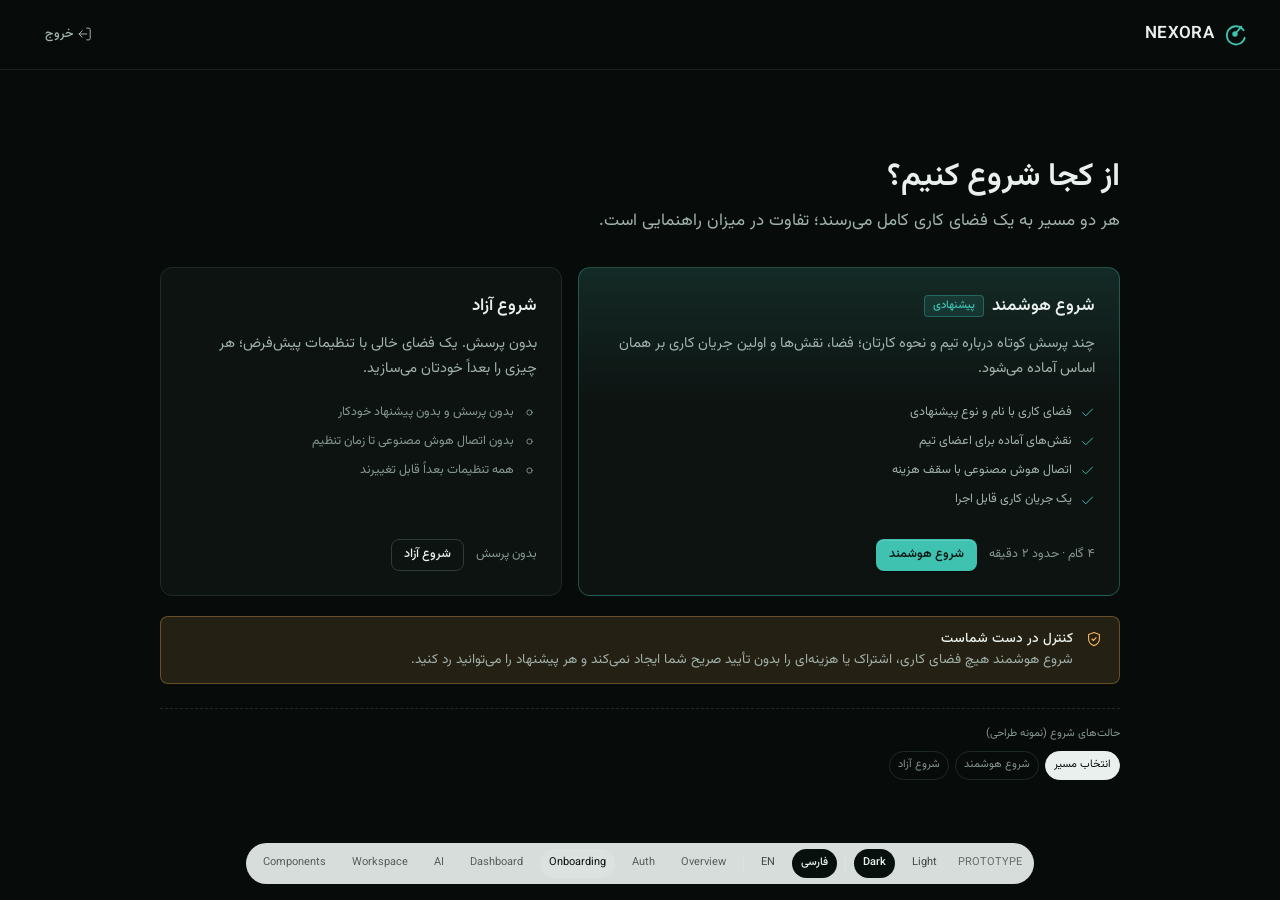
==== design-preview/screens/onboarding.html @ 5284bc14 "design(phase-01): NEXORA design system and inspectable prototype Design foundation for NEXORA: brand" ====
<!doctype html>
<html lang="fa" dir="rtl" data-theme="dark">
<head>
  <meta charset="utf-8" />
  <meta name="viewport" content="width=device-width, initial-scale=1" />
  <title>NEXORA · Onboarding</title>
  <script>
    (function () {
      var l = localStorage.getItem('nx.lang') || 'fa';
      var t = localStorage.getItem('nx.theme') || 'dark';
      document.documentElement.lang = l;
      document.documentElement.dir = l === 'fa' ? 'rtl' : 'ltr';
      document.documentElement.setAttribute('data-theme', t);
    })();
  </script>
  <link rel="stylesheet" href="../assets/tokens.css" />
  <link rel="stylesheet" href="../assets/base.css" />
  <link rel="stylesheet" href="../assets/components.css" />
  <link rel="stylesheet" href="../assets/layouts.css" />
</head>
<body>
  <a class="skip-link" href="#onb-body" data-t="a11y.skip"></a>

  <div class="onb">
    <header class="onb__top">
      <a class="brand" href="../index.html" aria-label="NEXORA">
        <span class="brand__mark" id="brand-mark"></span>
        <span class="brand__word">NEXORA</span>
      </a>

      <div class="onb__steps" id="onb-steps" hidden>
        <span class="onb__step" data-state="current"><span class="onb__step-num">۱</span><span data-t="onb.step1"></span></span>
        <span class="onb__step-sep"></span>
        <span class="onb__step" data-state="next"><span class="onb__step-num">۲</span><span data-t="onb.step2"></span></span>
        <span class="onb__step-sep"></span>
        <span class="onb__step" data-state="next"><span class="onb__step-num">۳</span><span data-t="onb.step3"></span></span>
        <span class="onb__step-sep"></span>
        <span class="onb__step" data-state="next"><span class="onb__step-num">۴</span><span data-t="onb.step4"></span></span>
      </div>

      <button class="btn btn--quiet btn--sm onb__exit" type="button">
        <svg class="icon icon-dir" aria-hidden="true"><use href="#i-logout"></use></svg>
        <span data-t="onb.exit"></span>
      </button>
    </header>

    <main class="onb__body" id="onb-body">
      <div class="onb__wrap">

        <!-- 1 · Path choice (approved hybrid onboarding) -->
        <section class="onb-view" data-view="choice">
          <div class="onb__head">
            <h1 class="t-h1 onb__title" data-t="onb.choice.title"></h1>
            <p class="t-lead" data-t="onb.choice.sub"></p>
          </div>

          <div class="onb-paths">
            <button class="onb-path onb-path--primary" data-goto="smart">
              <div class="onb-path__title">
                <span data-t="onb.smart.title"></span>
                <span class="badge badge--primary" data-t="onb.recommended"></span>
              </div>
              <p class="onb-path__text" data-t="onb.smart.text"></p>
              <ul class="onb-path__list">
                <li><svg class="icon" aria-hidden="true"><use href="#i-check"></use></svg><span data-t="onb.smart.l1"></span></li>
                <li><svg class="icon" aria-hidden="true"><use href="#i-check"></use></svg><span data-t="onb.smart.l2"></span></li>
                <li><svg class="icon" aria-hidden="true"><use href="#i-check"></use></svg><span data-t="onb.smart.l3"></span></li>
                <li><svg class="icon" aria-hidden="true"><use href="#i-check"></use></svg><span data-t="onb.smart.l4"></span></li>
              </ul>
              <div class="onb-path__foot">
                <span class="t-caption" data-t="onb.smart.meta"></span>
                <span class="btn btn--primary btn--sm" data-t="onb.smart.cta"></span>
              </div>
            </button>

            <button class="onb-path" data-goto="free">
              <div class="onb-path__title"><span data-t="onb.free.title"></span></div>
              <p class="onb-path__text" data-t="onb.free.text"></p>
              <ul class="onb-path__list onb-path__list--muted">
                <li><svg class="icon" aria-hidden="true"><use href="#i-dot"></use></svg><span data-t="onb.free.l1"></span></li>
                <li><svg class="icon" aria-hidden="true"><use href="#i-dot"></use></svg><span data-t="onb.free.l2"></span></li>
                <li><svg class="icon" aria-hidden="true"><use href="#i-dot"></use></svg><span data-t="onb.free.l3"></span></li>
              </ul>
              <div class="onb-path__foot">
                <span class="t-caption" data-t="onb.free.meta"></span>
                <span class="btn btn--secondary btn--sm" data-t="onb.free.cta"></span>
              </div>
            </button>
          </div>

          <div class="callout callout--signal" style="margin-block-start:var(--nx-space-5)">
            <svg class="icon" aria-hidden="true"><use href="#i-shield"></use></svg>
            <div>
              <div class="callout__title" data-t="onb.consent.title"></div>
              <div data-t="onb.consent.body"></div>
            </div>
          </div>
        </section>

        <!-- 2 · Smart Start · step 1 -->
        <section class="onb-view" data-view="smart" hidden>
          <div class="onb__head">
            <h1 class="t-h2 onb__title" data-t="onb.smart.title2"></h1>
            <p class="t-body" data-t="onb.smart.sub2"></p>
          </div>

          <div class="onb-flow">
            <form class="stack stack-5" onsubmit="return false">
              <div class="field">
                <label class="field__label" for="onb-name" data-t="onb.field.name"></label>
                <input class="input" id="onb-name" type="text" value="استودیو آرا" />
                <p class="field__hint" data-t="onb.field.nameHint"></p>
              </div>

              <div class="field">
                <span class="field__label" data-t="onb.field.type"></span>
                <div class="segmented" role="group" aria-label="Workspace type">
                  <button type="button" aria-selected="false" data-t="ws.level.personal"></button>
                  <button type="button" aria-selected="true" data-t="ws.level.team"></button>
                  <button type="button" aria-selected="false" data-t="ws.level.org"></button>
                </div>
              </div>

              <div class="grid grid-2">
                <div class="field">
                  <label class="field__label" for="onb-size" data-t="onb.field.size"></label>
                  <select class="select" id="onb-size">
                    <option data-t="onb.size.1"></option>
                    <option selected data-t="onb.size.2"></option>
                    <option data-t="onb.size.3"></option>
                  </select>
                </div>
                <div class="field">
                  <label class="field__label" for="onb-lang" data-t="onb.field.lang"></label>
                  <select class="select" id="onb-lang">
                    <option selected>فارسی</option>
                    <option>English</option>
                  </select>
                </div>
              </div>

              <div class="field">
                <span class="field__label" data-t="onb.field.domain"></span>
                <div class="cluster cluster-2">
                  <button type="button" class="chip chip--action" aria-pressed="true" data-t="onb.domain.1"></button>
                  <button type="button" class="chip chip--action" aria-pressed="true" data-t="onb.domain.2"></button>
                  <button type="button" class="chip chip--action" aria-pressed="false" data-t="onb.domain.3"></button>
                  <button type="button" class="chip chip--action" aria-pressed="false" data-t="onb.domain.4"></button>
                </div>
              </div>
            </form>

            <aside class="onb-summary">
              <div class="rule-label"><span data-t="onb.summary.title"></span></div>
              <div class="onb-summary__item">
                <span class="tile-ico tile-ico--primary"><svg class="icon" aria-hidden="true"><use href="#i-users"></use></svg></span>
                <div>
                  <div class="list__title" data-t="onb.summary.1.title"></div>
                  <div class="list__sub"><span data-t="onb.summary.1.sub"></span></div>
                </div>
              </div>
              <div class="onb-summary__item">
                <span class="tile-ico"><svg class="icon" aria-hidden="true"><use href="#i-sparkle"></use></svg></span>
                <div>
                  <div class="list__title" data-t="onb.summary.2.title"></div>
                  <div class="list__sub"><span data-t="onb.summary.2.sub"></span></div>
                </div>
              </div>
              <div class="onb-summary__item">
                <span class="tile-ico"><svg class="icon" aria-hidden="true"><use href="#i-flow"></use></svg></span>
                <div>
                  <div class="list__title" data-t="onb.summary.3.title"></div>
                  <div class="list__sub"><span data-t="onb.summary.3.sub"></span></div>
                </div>
              </div>

              <div class="callout" style="margin-block-start:var(--nx-space-4)">
                <svg class="icon" aria-hidden="true"><use href="#i-info"></use></svg>
                <div data-t="onb.summary.note"></div>
              </div>

              <div class="cluster cluster-2" style="margin-block-start:var(--nx-space-6)">
                <button class="btn btn--secondary" data-goto="choice" data-t="common.back"></button>
                <button class="btn btn--primary" data-demo-toast="toast.saved" data-t="common.continue"></button>
              </div>
            </aside>
          </div>
        </section>

        <!-- 3 · Free Start -->
        <section class="onb-view" data-view="free" hidden>
          <div class="onb__head">
            <h1 class="t-h2 onb__title" data-t="onb.free.title2"></h1>
            <p class="t-body" data-t="onb.free.sub2"></p>
          </div>

          <div style="max-width:440px">
            <form class="stack stack-5" onsubmit="return false">
              <div class="field">
                <label class="field__label" for="free-name" data-t="onb.field.name"></label>
                <input class="input" id="free-name" type="text" data-t-ph="onb.free.namePh" />
              </div>
              <div class="field">
                <span class="field__label" data-t="onb.field.type"></span>
                <div class="segmented" role="group" aria-label="Workspace type">
                  <button type="button" aria-selected="true" data-t="ws.level.personal"></button>
                  <button type="button" aria-selected="false" data-t="ws.level.team"></button>
                  <button type="button" aria-selected="false" data-t="ws.level.org"></button>
                </div>
              </div>
              <div class="callout">
                <svg class="icon" aria-hidden="true"><use href="#i-info"></use></svg>
                <div data-t="onb.free.note"></div>
              </div>
              <div class="cluster cluster-2">
                <button class="btn btn--secondary" data-goto="choice" data-t="common.back"></button>
                <button class="btn btn--primary" data-demo-toast="toast.saved" data-t="onb.free.create"></button>
              </div>
            </form>
          </div>
        </section>

        <!-- Prototype state switcher -->
        <div class="state-switch" role="group" aria-label="Onboarding states">
          <span class="state-switch__label" data-t="onb.states"></span>
          <button data-goto="choice" aria-pressed="true" data-t="onb.state.choice"></button>
          <button data-goto="smart" aria-pressed="false" data-t="onb.state.smart"></button>
          <button data-goto="free" aria-pressed="false" data-t="onb.state.free"></button>
        </div>
      </div>
    </main>
  </div>

  <div class="scrim" id="scrim"></div>
  <div id="devbar-slot"></div>

  <script src="../assets/icons.js"></script>
  <script src="../assets/i18n.js"></script>
  <script src="../assets/lang/common.js"></script>
  <script src="../assets/lang/onboarding.js"></script>
  <script src="../assets/chrome.js"></script>
  <script>
    document.getElementById('brand-mark').innerHTML = NX.mark(26);
    document.getElementById('devbar-slot').outerHTML = NX.devbar(NX.screens, 'onboarding');

    function showView(name) {
      document.querySelectorAll('.onb-view').forEach(function (v) {
        v.hidden = v.getAttribute('data-view') !== name;
      });
      document.querySelectorAll('.state-switch button').forEach(function (b) {
        b.setAttribute('aria-pressed', String(b.getAttribute('data-goto') === name));
      });
      document.getElementById('onb-steps').hidden = name !== 'smart';
      window.scrollTo({ top: 0 });
    }
    document.querySelectorAll('[data-goto]').forEach(function (b) {
      b.addEventListener('click', function (e) {
        e.preventDefault();
        showView(b.getAttribute('data-goto'));
      });
    });
    document.querySelectorAll('.segmented button').forEach(function (b) {
      b.addEventListener('click', function () {
        b.parentElement.querySelectorAll('button').forEach(function (x) {
          x.setAttribute('aria-selected', 'false');
        });
        b.setAttribute('aria-selected', 'true');
      });
    });
    document.querySelectorAll('.chip[aria-pressed]').forEach(function (c) {
      c.addEventListener('click', function () {
        c.setAttribute('aria-pressed', c.getAttribute('aria-pressed') === 'true' ? 'false' : 'true');
      });
    });
  </script>
  <script src="../assets/app.js"></script>
</body>
</html>
---- design-preview/assets/tokens.css ----
/* ==========================================================================
   NEXORA · Design Tokens
   Phase 01 · Baseline v0.1
   "Signal in Slate" — Persian turquoise + saffron, instrument-grade neutrals.
   Every value here is intentional; screens must not introduce raw colors.
   ========================================================================== */

/* ---------- 1. Fonts (self-hosted, OFL) ---------------------------------- */
@font-face {
  font-family: "Instrument Sans";
  src: url("fonts/instrument-sans-latin.woff2") format("woff2");
  font-weight: 400 700;
  font-style: normal;
  font-display: swap;
  unicode-range: U+0000-00FF, U+0131, U+0152-0153, U+02BB-02BC, U+02C6, U+02DA,
    U+02DC, U+2000-206F, U+2074, U+20AC, U+2122, U+2191, U+2193, U+2212, U+2215,
    U+FEFF, U+FFFD;
}
@font-face {
  font-family: "Vazirmatn";
  src: url("fonts/vazirmatn-arabic.woff2") format("woff2");
  font-weight: 300 800;
  font-style: normal;
  font-display: swap;
  unicode-range: U+0600-06FF, U+0750-077F, U+0870-088E, U+0890-0891, U+0898-08E1,
    U+08E3-08FF, U+200C-200E, U+2010-2011, U+204F, U+2E41, U+FB50-FDFF,
    U+FE70-FE74, U+FE76-FEFC;
}
@font-face {
  font-family: "Vazirmatn";
  src: url("fonts/vazirmatn-latin.woff2") format("woff2");
  font-weight: 300 800;
  font-style: normal;
  font-display: swap;
  unicode-range: U+0000-00FF, U+0131, U+0152-0153, U+2000-206F, U+2074, U+20AC,
    U+2122, U+2191, U+2193, U+2212, U+2215, U+FEFF, U+FFFD;
}

/* ---------- 2. Static primitives ---------------------------------------- */
:root {
  /* Type families. Latin uses Instrument Sans; Persian switches to Vazirmatn
     with a size/leading correction applied in base.css. */
  --nx-font-latin: "Instrument Sans", "Vazirmatn", system-ui, -apple-system,
    "Segoe UI", sans-serif;
  --nx-font-fa: "Vazirmatn", "Instrument Sans", system-ui, sans-serif;
  --nx-font-mono: ui-monospace, "SFMono-Regular", "JetBrains Mono", Menlo,
    Consolas, monospace;

  /* Type scale — 16px root. Persian pairs sit at +1 step (see --nx-fa-scale). */
  --nx-text-3xs: 0.6875rem; /* 11 · meta only */
  --nx-text-2xs: 0.75rem;   /* 12 · captions */
  --nx-text-xs: 0.8125rem;  /* 13 · labels */
  --nx-text-sm: 0.875rem;   /* 14 · dense body */
  --nx-text-md: 0.9375rem;  /* 15 · body */
  --nx-text-lg: 1.0625rem;  /* 17 · lead */
  --nx-text-xl: 1.25rem;    /* 20 · h3 */
  --nx-text-2xl: 1.5rem;    /* 24 · h2 */
  --nx-text-3xl: 2rem;      /* 32 · h1 */
  --nx-text-4xl: 2.75rem;   /* 44 · display */

  --nx-leading-tight: 1.15;
  --nx-leading-snug: 1.35;
  --nx-leading-normal: 1.55;
  --nx-leading-relaxed: 1.75;

  --nx-tracking-display: -0.028em;
  --nx-tracking-heading: -0.018em;
  --nx-tracking-body: -0.005em;
  --nx-tracking-label: 0.005em;

  --nx-weight-light: 300;
  --nx-weight-regular: 400;
  --nx-weight-medium: 500;
  --nx-weight-semibold: 600;
  --nx-weight-bold: 700;

  /* Spacing — 4px base */
  --nx-space-0: 0;
  --nx-space-1: 4px;
  --nx-space-2: 8px;
  --nx-space-3: 12px;
  --nx-space-4: 16px;
  --nx-space-5: 20px;
  --nx-space-6: 24px;
  --nx-space-7: 32px;
  --nx-space-8: 40px;
  --nx-space-9: 48px;
  --nx-space-10: 64px;
  --nx-space-11: 80px;
  --nx-space-12: 96px;

  /* Radii — deliberately unequal. One radius for everything reads as a kit. */
  --nx-radius-xs: 4px;
  --nx-radius-sm: 6px;
  --nx-radius-md: 8px;   /* controls */
  --nx-radius-lg: 12px;  /* panels */
  --nx-radius-xl: 16px;  /* floats: modal, palette */
  --nx-radius-pill: 999px;

  /* Structure */
  --nx-rail-w: 268px;
  --nx-rail-w-collapsed: 76px;
  --nx-topbar-h: 60px;
  --nx-container: 1280px;
  --nx-content-max: 1160px;
  --nx-control-h: 40px;
  --nx-control-h-sm: 32px;
  --nx-control-h-lg: 48px;
  --nx-border-w: 1px;
  --nx-focus-w: 2px;

  /* Motion */
  --nx-ease-out: cubic-bezier(0.22, 0.61, 0.36, 1);
  --nx-ease-in-out: cubic-bezier(0.45, 0.05, 0.55, 0.95);
  --nx-dur-fast: 120ms;
  --nx-dur-base: 180ms;
  --nx-dur-slow: 260ms;

  /* Layers */
  --nx-z-base: 0;
  --nx-z-sticky: 20;
  --nx-z-rail: 40;
  --nx-z-dropdown: 60;
  --nx-z-scrim: 80;
  --nx-z-modal: 90;
  --nx-z-toast: 100;
}

/* ---------- 3. Light theme ---------------------------------------------- */
:root,
[data-theme="light"] {
  color-scheme: light;

  /* Neutrals: cool graphite with a faint green cast so turquoise sits native. */
  --nx-bg: #f3f5f4;
  --nx-bg-inset: #e9edeb;
  --nx-surface: #ffffff;
  --nx-surface-2: #f7f9f8;
  --nx-surface-3: #eef2f0;
  --nx-elevated: #ffffff;
  --nx-overlay: rgba(10, 20, 17, 0.42);

  --nx-border: #dde4e1;
  --nx-border-strong: #c2cec9;
  --nx-border-faint: #e8edeb;
  --nx-hairline: rgba(12, 21, 18, 0.09);

  --nx-text-1: #0c1512;
  --nx-text-2: #4d5e58;
  --nx-text-3: #5d6d66;
  --nx-text-inverse: #f6faf8;

  /* Brand */
  --nx-primary: #0b6b62;
  --nx-primary-hover: #08554e;
  --nx-primary-active: #06443f;
  --nx-primary-soft: #e3f0ed;
  --nx-primary-soft-hover: #d5eae5;
  --nx-primary-border: #b6d8d1;
  --nx-on-primary: #ffffff;

  --nx-secondary: #1f2d33;
  --nx-secondary-soft: #e7ecee;

  /* Signal — reserved for AI, live, and attention. Never decorative. */
  --nx-signal: #96590c;
  --nx-signal-fill: #e9a13b;
  --nx-signal-soft: #fbf0dd;
  --nx-signal-border: #ecd3a8;

  /* Semantic */
  --nx-success: #1c7a4d;
  --nx-success-soft: #e2f2e9;
  --nx-success-border: #b9dcc9;
  --nx-warning: #8a5a00;
  --nx-warning-soft: #fbf1da;
  --nx-warning-border: #e8d2a2;
  --nx-error: #ab2a20;
  --nx-error-soft: #fbeae8;
  --nx-error-border: #eec6c1;
  --nx-info: #1b5c8c;
  --nx-info-soft: #e6eff6;
  --nx-info-border: #bcd3e6;

  /* Effects */
  --nx-focus-ring: 0 0 0 var(--nx-focus-w) rgba(11, 107, 98, 0.55);
  --nx-shadow-sm: 0 1px 2px rgba(12, 21, 18, 0.06);
  --nx-shadow-md: 0 4px 14px -4px rgba(12, 21, 18, 0.12),
    0 1px 3px rgba(12, 21, 18, 0.05);
  --nx-shadow-lg: 0 18px 48px -18px rgba(12, 21, 18, 0.28),
    0 2px 8px rgba(12, 21, 18, 0.06);
  --nx-shadow-float: 0 24px 64px -24px rgba(12, 21, 18, 0.32),
    0 0 0 1px var(--nx-border);

  /* Chart / data ramp */
  --nx-data-1: #0b6b62;
  --nx-data-2: #4f9d94;
  --nx-data-3: #8fc3bb;
  --nx-data-4: #c3dcd7;
  --nx-data-signal: #e9a13b;
}

/* ---------- 4. Dark theme ----------------------------------------------- */
[data-theme="dark"] {
  color-scheme: dark;

  --nx-bg: #070b0a;
  --nx-bg-inset: #040807;
  --nx-surface: #0d1311;
  --nx-surface-2: #111917;
  --nx-surface-3: #16201d;
  --nx-elevated: #16201d;
  --nx-overlay: rgba(2, 5, 4, 0.66);

  --nx-border: #1e2a26;
  --nx-border-strong: #2d3c37;
  --nx-border-faint: #172220;
  --nx-hairline: rgba(233, 240, 237, 0.1);

  --nx-text-1: #e9f0ed;
  --nx-text-2: #a0b2ab;
  --nx-text-3: #859890;
  --nx-text-inverse: #08100e;

  --nx-primary: #3fc2b0;
  --nx-primary-hover: #58d2c1;
  --nx-primary-active: #79ddce;
  --nx-primary-soft: rgba(63, 194, 176, 0.13);
  --nx-primary-soft-hover: rgba(63, 194, 176, 0.19);
  --nx-primary-border: rgba(63, 194, 176, 0.34);
  --nx-on-primary: #04120f;

  --nx-secondary: #cfdcd7;
  --nx-secondary-soft: rgba(207, 220, 215, 0.1);

  --nx-signal: #f0b45c;
  --nx-signal-fill: #f0b45c;
  --nx-signal-soft: rgba(240, 180, 92, 0.13);
  --nx-signal-border: rgba(240, 180, 92, 0.32);

  --nx-success: #55c48c;
  --nx-success-soft: rgba(85, 196, 140, 0.13);
  --nx-success-border: rgba(85, 196, 140, 0.3);
  --nx-warning: #e6b25a;
  --nx-warning-soft: rgba(230, 178, 90, 0.13);
  --nx-warning-border: rgba(230, 178, 90, 0.3);
  --nx-error: #ef7c72;
  --nx-error-soft: rgba(239, 124, 114, 0.13);
  --nx-error-border: rgba(239, 124, 114, 0.32);
  --nx-info: #74b6e6;
  --nx-info-soft: rgba(116, 182, 230, 0.12);
  --nx-info-border: rgba(116, 182, 230, 0.3);

  --nx-focus-ring: 0 0 0 var(--nx-focus-w) rgba(63, 194, 176, 0.6);
  --nx-shadow-sm: 0 1px 2px rgba(0, 0, 0, 0.5);
  --nx-shadow-md: 0 6px 20px -8px rgba(0, 0, 0, 0.7);
  --nx-shadow-lg: 0 22px 56px -22px rgba(0, 0, 0, 0.85);
  --nx-shadow-float: 0 28px 72px -28px rgba(0, 0, 0, 0.9),
    0 0 0 1px var(--nx-border-strong);

  --nx-data-1: #3fc2b0;
  --nx-data-2: #2f8f83;
  --nx-data-3: #23655d;
  --nx-data-4: #17423d;
  --nx-data-signal: #f0b45c;
}

/* ---------- 5. Directional corrections ---------------------------------- */
/* Persian must never be letter-spaced: it breaks joining and looks amateur. */
[dir="rtl"] {
  --nx-tracking-display: 0;
  --nx-tracking-heading: 0;
  --nx-tracking-body: 0;
  --nx-tracking-label: 0;
}

/* Persian text needs a touch more size and leading than Latin at small sizes. */
[lang="fa"] {
  --nx-text-3xs: 0.6875rem;
  --nx-text-2xs: 0.78125rem;
  --nx-text-xs: 0.84375rem;
  --nx-text-sm: 0.90625rem;
  --nx-text-md: 0.96875rem;
  --nx-leading-normal: 1.7;
  --nx-leading-snug: 1.5;
  --nx-leading-tight: 1.3;
}

@media (prefers-reduced-motion: reduce) {
  :root {
    --nx-dur-fast: 0ms;
    --nx-dur-base: 0ms;
    --nx-dur-slow: 0ms;
  }
}
---- design-preview/assets/base.css ----
/* ==========================================================================
   NEXORA · Base layer
   Reset, typography, layout frame, primitives.
   Rules: logical properties only. No physical left/right.
   ========================================================================== */

*,
*::before,
*::after {
  box-sizing: border-box;
}

html {
  -webkit-text-size-adjust: 100%;
  text-size-adjust: 100%;
  scroll-behavior: smooth;
}

@media (prefers-reduced-motion: reduce) {
  html {
    scroll-behavior: auto;
  }
}

body {
  margin: 0;
  min-height: 100vh;
  background: var(--nx-bg);
  color: var(--nx-text-1);
  font-family: var(--nx-font-latin);
  font-size: var(--nx-text-md);
  line-height: var(--nx-leading-normal);
  letter-spacing: var(--nx-tracking-body);
  font-weight: var(--nx-weight-regular);
  -webkit-font-smoothing: antialiased;
  -moz-osx-font-smoothing: grayscale;
  font-variant-numeric: tabular-nums;
  transition: background-color var(--nx-dur-base) var(--nx-ease-out),
    color var(--nx-dur-base) var(--nx-ease-out);
}

[lang="fa"] body,
body[lang="fa"] {
  font-family: var(--nx-font-fa);
}

/* Persian gets Vazirmatn; Latin stays Instrument Sans. Both are loaded, so a
   font-family switch is enough — no fallback flash. */
html[lang="fa"] {
  --nx-font-latin: "Vazirmatn", system-ui, sans-serif;
}

[hidden] {
  display: none !important;
}

img,
svg,
video {
  display: block;
  max-width: 100%;
}

button,
input,
select,
textarea {
  font: inherit;
  letter-spacing: inherit;
  color: inherit;
}

h1,
h2,
h3,
h4,
p,
figure,
ul,
ol {
  margin: 0;
}

ul,
ol {
  padding: 0;
  list-style: none;
}

a {
  color: var(--nx-primary);
  text-decoration-color: color-mix(in srgb, var(--nx-primary) 35%, transparent);
  text-underline-offset: 0.22em;
  text-decoration-thickness: 1px;
}

a:hover {
  text-decoration-color: currentColor;
}

::selection {
  background: var(--nx-primary-soft);
  color: var(--nx-text-1);
}

/* ---------- Focus ------------------------------------------------------- */
:focus-visible {
  outline: none;
  box-shadow: var(--nx-focus-ring);
  border-radius: var(--nx-radius-sm);
}

/* Skip link — first tab stop on every page. */
.skip-link {
  position: absolute;
  inset-inline-start: var(--nx-space-4);
  inset-block-start: -100px;
  z-index: var(--nx-z-toast);
  padding: var(--nx-space-2) var(--nx-space-4);
  background: var(--nx-text-1);
  color: var(--nx-text-inverse);
  border-radius: var(--nx-radius-md);
  font-size: var(--nx-text-xs);
  transition: inset-block-start var(--nx-dur-fast) var(--nx-ease-out);
}

.skip-link:focus-visible {
  inset-block-start: var(--nx-space-4);
}

/* ---------- Typography -------------------------------------------------- */
.t-display {
  font-size: var(--nx-text-4xl);
  line-height: var(--nx-leading-tight);
  letter-spacing: var(--nx-tracking-display);
  font-weight: var(--nx-weight-semibold);
}

.t-h1 {
  font-size: var(--nx-text-3xl);
  line-height: 1.22;
  letter-spacing: var(--nx-tracking-display);
  font-weight: var(--nx-weight-semibold);
}

.t-h2 {
  font-size: var(--nx-text-2xl);
  line-height: 1.3;
  letter-spacing: var(--nx-tracking-heading);
  font-weight: var(--nx-weight-semibold);
}

.t-h3 {
  font-size: var(--nx-text-xl);
  line-height: 1.38;
  letter-spacing: var(--nx-tracking-heading);
  font-weight: var(--nx-weight-medium);
}

.t-lead {
  font-size: var(--nx-text-lg);
  line-height: var(--nx-leading-snug);
  color: var(--nx-text-2);
  font-weight: var(--nx-weight-regular);
  max-width: 62ch;
}

.t-body {
  font-size: var(--nx-text-md);
  line-height: var(--nx-leading-normal);
  color: var(--nx-text-2);
  max-width: 68ch;
}

.t-sm {
  font-size: var(--nx-text-sm);
  line-height: var(--nx-leading-normal);
  color: var(--nx-text-2);
}

/* Section labels: sentence case, medium, never tracked-out caps. */
.t-label {
  font-size: var(--nx-text-xs);
  line-height: 1.4;
  font-weight: var(--nx-weight-medium);
  letter-spacing: var(--nx-tracking-label);
  color: var(--nx-text-2);
}

.t-caption {
  font-size: var(--nx-text-2xs);
  line-height: 1.5;
  color: var(--nx-text-3);
}

.t-meta {
  font-size: var(--nx-text-3xs);
  line-height: 1.45;
  color: var(--nx-text-3);
  font-variant-numeric: tabular-nums;
  letter-spacing: 0;
}

.t-num {
  font-variant-numeric: tabular-nums;
  font-feature-settings: "tnum" 1;
}

.t-strong {
  color: var(--nx-text-1);
  font-weight: var(--nx-weight-medium);
}

.t-muted {
  color: var(--nx-text-3);
}

.t-signal {
  color: var(--nx-signal);
}

/* ---------- Layout utilities -------------------------------------------- */
.stack {
  display: flex;
  flex-direction: column;
  gap: var(--nx-space-4);
}
.stack-2 { gap: var(--nx-space-2); }
.stack-3 { gap: var(--nx-space-3); }
.stack-5 { gap: var(--nx-space-5); }
.stack-6 { gap: var(--nx-space-6); }
.stack-7 { gap: var(--nx-space-7); }

.cluster {
  display: flex;
  align-items: center;
  gap: var(--nx-space-3);
  flex-wrap: wrap;
}
.cluster-2 { gap: var(--nx-space-2); }
.cluster-4 { gap: var(--nx-space-4); }
.cluster-between {
  display: flex;
  align-items: center;
  justify-content: space-between;
  gap: var(--nx-space-4);
}

.grow { flex: 1 1 auto; min-width: 0; }
.spacer { flex: 1 1 auto; }

.row {
  display: flex;
  align-items: center;
  gap: var(--nx-space-3);
  min-width: 0;
}

.grid {
  display: grid;
  gap: var(--nx-space-4);
}
.grid-2 { grid-template-columns: repeat(2, minmax(0, 1fr)); }
.grid-3 { grid-template-columns: repeat(3, minmax(0, 1fr)); }
.grid-4 { grid-template-columns: repeat(4, minmax(0, 1fr)); }

/* Editorial split: main column + quieter side column. 12-col aware. */
.split {
  display: grid;
  grid-template-columns: minmax(0, 1.72fr) minmax(300px, 1fr);
  gap: var(--nx-space-6);
  align-items: start;
}

@media (max-width: 1080px) {
  .split { grid-template-columns: minmax(0, 1fr); }
  .grid-4 { grid-template-columns: repeat(2, minmax(0, 1fr)); }
}

@media (max-width: 640px) {
  .grid-2,
  .grid-3,
  .grid-4 { grid-template-columns: minmax(0, 1fr); }
}

/* ---------- App frame --------------------------------------------------- */
.shell {
  display: grid;
  grid-template-columns: var(--nx-rail-w) minmax(0, 1fr);
  min-height: 100vh;
  background: var(--nx-bg);
}

.shell[data-rail="collapsed"] {
  grid-template-columns: var(--nx-rail-w-collapsed) minmax(0, 1fr);
}

.rail {
  position: sticky;
  inset-block-start: 0;
  align-self: start;
  height: 100vh;
  display: flex;
  flex-direction: column;
  background: var(--nx-surface);
  border-inline-end: var(--nx-border-w) solid var(--nx-border);
  z-index: var(--nx-z-rail);
}

.main {
  display: flex;
  flex-direction: column;
  min-width: 0;
}

.topbar {
  position: sticky;
  inset-block-start: 0;
  z-index: var(--nx-z-sticky);
  height: var(--nx-topbar-h);
  display: flex;
  align-items: center;
  gap: var(--nx-space-3);
  padding-inline: var(--nx-space-6);
  background: color-mix(in srgb, var(--nx-bg) 88%, transparent);
  backdrop-filter: blur(10px);
  border-block-end: var(--nx-border-w) solid var(--nx-border);
}

.content {
  width: 100%;
  max-width: var(--nx-content-max);
  margin-inline: auto;
  padding: var(--nx-space-7) var(--nx-space-6) var(--nx-space-10);
}

@media (max-width: 900px) {
  .content { padding: var(--nx-space-5) var(--nx-space-4) var(--nx-space-9); }
  .topbar { padding-inline: var(--nx-space-4); }
}

/* ---------- Icons ------------------------------------------------------- */
.icon {
  width: 20px;
  height: 20px;
  flex: none;
  stroke: currentColor;
  stroke-width: 1.5;
  stroke-linecap: round;
  stroke-linejoin: round;
  fill: none;
  vector-effect: non-scaling-stroke;
}

.icon-16 { width: 16px; height: 16px; }
.icon-18 { width: 18px; height: 18px; }
.icon-24 { width: 24px; height: 24px; }

/* Directional glyphs must mirror in RTL. */
[dir="rtl"] .icon-dir {
  transform: scaleX(-1);
}

/* ---------- Helpers ----------------------------------------------------- */
.hairline {
  height: 1px;
  background: var(--nx-hairline);
  border: 0;
  margin: 0;
}

.visually-hidden {
  position: absolute;
  width: 1px;
  height: 1px;
  padding: 0;
  margin: -1px;
  overflow: hidden;
  clip-path: inset(50%);
  white-space: nowrap;
  border: 0;
}

.only-mobile { display: none; }
.only-desktop { display: initial; }

@media (max-width: 768px) {
  .only-mobile { display: initial; }
  .only-desktop { display: none; }
}

/* Reveal-on-load: one orchestrated sequence per page, never per section. */
@keyframes nx-rise {
  from { opacity: 0; transform: translateY(10px); }
  to { opacity: 1; transform: none; }
}

.reveal {
  animation: nx-rise var(--nx-dur-slow) var(--nx-ease-out) both;
}
.reveal-1 { animation-delay: 40ms; }
.reveal-2 { animation-delay: 90ms; }
.reveal-3 { animation-delay: 140ms; }

@media (prefers-reduced-motion: reduce) {
  .reveal { animation: none; }
}

/* ---------- Page composition ------------------------------------------- */
.page-head {
  display: flex;
  align-items: flex-end;
  justify-content: space-between;
  gap: var(--nx-space-6);
  flex-wrap: wrap;
  margin-block-end: var(--nx-space-7);
}

.page-head__meta {
  display: flex;
  align-items: center;
  gap: var(--nx-space-2);
  margin-block-end: var(--nx-space-2);
  font-size: var(--nx-text-2xs);
  color: var(--nx-text-3);
}

.page-head__title { margin-block-end: var(--nx-space-2); }

.page-head__sub {
  font-size: var(--nx-text-sm);
  color: var(--nx-text-2);
  max-width: 58ch;
}

.section-gap { margin-block-start: var(--nx-space-7); }
.section-gap-sm { margin-block-start: var(--nx-space-5); }

/* Tight label row used above quiet lists */
.rule-label {
  display: flex;
  align-items: center;
  gap: var(--nx-space-2);
  margin-block-end: var(--nx-space-3);
  font-size: var(--nx-text-2xs);
  font-weight: var(--nx-weight-medium);
  color: var(--nx-text-3);
}
.rule-label::after {
  content: "";
  flex: 1 1 auto;
  height: 1px;
  background: var(--nx-border);
}

/* Buttons inside a vertical stack keep their intrinsic width. */
.stack > .btn { align-self: flex-start; }
---- design-preview/assets/components.css ----
/* ==========================================================================
   NEXORA · Component layer
   One visual grammar across every screen. Every state is defined here —
   screens must not invent one-off styling.
   ========================================================================== */

/* ---------- 1. Buttons -------------------------------------------------- */
.btn {
  --btn-h: var(--nx-control-h);
  position: relative;
  display: inline-flex;
  align-items: center;
  justify-content: center;
  gap: var(--nx-space-2);
  height: var(--btn-h);
  padding-inline: var(--nx-space-4);
  border-radius: var(--nx-radius-md);
  border: var(--nx-border-w) solid transparent;
  background: transparent;
  color: var(--nx-text-1);
  font-size: var(--nx-text-xs);
  font-weight: var(--nx-weight-medium);
  letter-spacing: var(--nx-tracking-label);
  line-height: 1;
  cursor: pointer;
  white-space: nowrap;
  text-decoration: none;
  transition: background-color var(--nx-dur-fast) var(--nx-ease-out),
    border-color var(--nx-dur-fast) var(--nx-ease-out),
    color var(--nx-dur-fast) var(--nx-ease-out),
    box-shadow var(--nx-dur-fast) var(--nx-ease-out),
    transform var(--nx-dur-fast) var(--nx-ease-out);
}

.btn:active:not(:disabled) {
  transform: translateY(0.5px);
}

.btn:disabled,
.btn[aria-disabled="true"] {
  cursor: not-allowed;
  opacity: 0.45;
  transform: none;
}

.btn .icon { width: 18px; height: 18px; }

/* Primary — one per view, the committed action. */
.btn--primary {
  background: var(--nx-primary);
  color: var(--nx-on-primary);
  box-shadow: inset 0 1px 0 rgba(255, 255, 255, 0.14), var(--nx-shadow-sm);
}
.btn--primary:hover:not(:disabled) {
  background: var(--nx-primary-hover);
}
.btn--primary:active:not(:disabled) {
  background: var(--nx-primary-active);
}

/* Secondary — bordered, for adjacent actions. */
.btn--secondary {
  background: var(--nx-surface);
  border-color: var(--nx-border-strong);
  color: var(--nx-text-1);
}
.btn--secondary:hover:not(:disabled) {
  background: var(--nx-surface-2);
  border-color: var(--nx-text-3);
}

/* Ghost — tertiary, sits inside panels. */
.btn--ghost {
  color: var(--nx-text-2);
}
.btn--ghost:hover:not(:disabled) {
  background: var(--nx-surface-3);
  color: var(--nx-text-1);
}

/* Quiet — inline text action. */
.btn--quiet {
  padding-inline: var(--nx-space-1);
  height: auto;
  color: var(--nx-primary);
  font-weight: var(--nx-weight-medium);
}
.btn--quiet:hover:not(:disabled) {
  text-decoration: underline;
  text-underline-offset: 0.2em;
}

/* Danger — destructive, never the default focus target. */
.btn--danger {
  background: var(--nx-error-soft);
  border-color: var(--nx-error-border);
  color: var(--nx-error);
}
.btn--danger:hover:not(:disabled) {
  background: var(--nx-error);
  border-color: var(--nx-error);
  color: var(--nx-text-inverse);
}

/* Signal — reserved for AI actions. */
.btn--signal {
  background: var(--nx-signal-soft);
  border-color: var(--nx-signal-border);
  color: var(--nx-signal);
}
.btn--signal:hover:not(:disabled) {
  background: var(--nx-signal-fill);
  border-color: var(--nx-signal-fill);
  color: #1a1204;
}

.btn--sm { --btn-h: var(--nx-control-h-sm); padding-inline: var(--nx-space-3); font-size: var(--nx-text-2xs); }
.btn--lg { --btn-h: var(--nx-control-h-lg); padding-inline: var(--nx-space-5); font-size: var(--nx-text-sm); }
.btn--block { width: 100%; }

.btn--icon {
  padding-inline: 0;
  width: var(--btn-h);
}

/* Loading */
.btn[data-loading="true"] {
  color: transparent !important;
  pointer-events: none;
}
.btn[data-loading="true"] > * { visibility: hidden; }
.btn[data-loading="true"]::after {
  content: "";
  position: absolute;
  width: 16px;
  height: 16px;
  border-radius: 50%;
  border: 2px solid currentColor;
  border-block-start-color: transparent;
  color: var(--nx-on-primary);
  animation: nx-spin 700ms linear infinite;
  visibility: visible;
}
.btn--secondary[data-loading="true"]::after,
.btn--ghost[data-loading="true"]::after {
  color: var(--nx-text-2);
}

@keyframes nx-spin { to { transform: rotate(360deg); } }

/* Icon-only button (topbar, rows) */
.icon-btn {
  display: inline-flex;
  align-items: center;
  justify-content: center;
  width: 36px;
  height: 36px;
  border-radius: var(--nx-radius-md);
  border: var(--nx-border-w) solid transparent;
  background: transparent;
  color: var(--nx-text-2);
  cursor: pointer;
  transition: background-color var(--nx-dur-fast) var(--nx-ease-out),
    color var(--nx-dur-fast) var(--nx-ease-out);
}
.icon-btn:hover {
  background: var(--nx-surface-3);
  color: var(--nx-text-1);
}
.icon-btn[aria-pressed="true"] {
  background: var(--nx-primary-soft);
  color: var(--nx-primary);
}
.icon-btn--sm { width: 28px; height: 28px; }
.icon-btn--sm .icon { width: 16px; height: 16px; }

/* ---------- 2. Form controls -------------------------------------------- */
.field {
  display: flex;
  flex-direction: column;
  gap: var(--nx-space-2);
  min-width: 0;
}

.field__label {
  display: flex;
  align-items: center;
  gap: var(--nx-space-2);
  font-size: var(--nx-text-xs);
  font-weight: var(--nx-weight-medium);
  color: var(--nx-text-1);
  letter-spacing: var(--nx-tracking-label);
}

.field__optional {
  font-weight: var(--nx-weight-regular);
  color: var(--nx-text-3);
  font-size: var(--nx-text-2xs);
}

.field__hint {
  font-size: var(--nx-text-2xs);
  color: var(--nx-text-3);
  line-height: 1.5;
}

.field__msg {
  display: none;
  align-items: flex-start;
  gap: var(--nx-space-2);
  font-size: var(--nx-text-2xs);
  line-height: 1.5;
}
.field__msg .icon { width: 14px; height: 14px; margin-block-start: 2px; }

.input,
.textarea,
.select {
  width: 100%;
  height: var(--nx-control-h);
  padding-inline: var(--nx-space-3);
  background: var(--nx-surface);
  border: var(--nx-border-w) solid var(--nx-border-strong);
  border-radius: var(--nx-radius-md);
  color: var(--nx-text-1);
  font-size: var(--nx-text-sm);
  transition: border-color var(--nx-dur-fast) var(--nx-ease-out),
    box-shadow var(--nx-dur-fast) var(--nx-ease-out),
    background-color var(--nx-dur-fast) var(--nx-ease-out);
  appearance: none;
}

.input::placeholder,
.textarea::placeholder {
  color: var(--nx-text-3);
}

.input:hover,
.textarea:hover,
.select:hover {
  border-color: var(--nx-text-3);
}

.input:focus,
.textarea:focus,
.select:focus {
  outline: none;
  border-color: var(--nx-primary);
  box-shadow: var(--nx-focus-ring);
}

.input:disabled,
.textarea:disabled,
.select:disabled {
  background: var(--nx-surface-3);
  color: var(--nx-text-3);
  cursor: not-allowed;
}

.textarea {
  height: auto;
  min-height: 96px;
  padding-block: var(--nx-space-3);
  line-height: var(--nx-leading-normal);
  resize: vertical;
}

.select {
  padding-inline-end: var(--nx-space-8);
  background-image: linear-gradient(45deg, transparent 50%, currentColor 50%),
    linear-gradient(135deg, currentColor 50%, transparent 50%);
  background-position: calc(100% - 18px) 52%, calc(100% - 13px) 52%;
  background-size: 5px 5px, 5px 5px;
  background-repeat: no-repeat;
}
[dir="rtl"] .select {
  background-position: 18px 52%, 13px 52%;
}

/* Input with leading icon and/or trailing slot */
.input-wrap {
  position: relative;
  display: flex;
  align-items: center;
}
.input-wrap > .icon {
  position: absolute;
  inset-inline-start: var(--nx-space-3);
  color: var(--nx-text-3);
  pointer-events: none;
}
.input-wrap .input { padding-inline-start: calc(var(--nx-space-3) * 2 + 18px); }
.input-wrap__trail {
  position: absolute;
  inset-inline-end: var(--nx-space-1);
  display: flex;
  align-items: center;
  gap: var(--nx-space-1);
}

/* Validation states */
.field--error .input,
.field--error .textarea,
.field--error .select {
  border-color: var(--nx-error);
}
.field--error .field__msg { display: flex; color: var(--nx-error); }

.field--success .input,
.field--success .textarea {
  border-color: var(--nx-success);
}
.field--success .field__msg { display: flex; color: var(--nx-success); }

.field--error .field__label { color: var(--nx-error); }

/* Checkbox & radio */
.check {
  display: flex;
  align-items: flex-start;
  gap: var(--nx-space-3);
  cursor: pointer;
  font-size: var(--nx-text-sm);
  color: var(--nx-text-2);
  line-height: 1.55;
}
.check input {
  appearance: none;
  flex: none;
  width: 18px;
  height: 18px;
  margin: 0;
  margin-block-start: 2px;
  border: var(--nx-border-w) solid var(--nx-border-strong);
  border-radius: var(--nx-radius-xs);
  background: var(--nx-surface);
  cursor: pointer;
  transition: background-color var(--nx-dur-fast) var(--nx-ease-out),
    border-color var(--nx-dur-fast) var(--nx-ease-out);
}
.check input[type="radio"] { border-radius: 50%; }
.check input:checked {
  background: var(--nx-primary);
  border-color: var(--nx-primary);
  background-image: url("data:image/svg+xml,%3Csvg xmlns='http://www.w3.org/2000/svg' viewBox='0 0 24 24' fill='none' stroke='white' stroke-width='3.4' stroke-linecap='round' stroke-linejoin='round'%3E%3Cpath d='M20 6 9 17l-5-5'/%3E%3C/svg%3E");
  background-size: 12px;
  background-position: center;
  background-repeat: no-repeat;
}
.check input[type="radio"]:checked {
  background-image: none;
  box-shadow: inset 0 0 0 3.5px var(--nx-surface);
}

/* Switch */
.switch {
  display: inline-flex;
  align-items: center;
  gap: var(--nx-space-3);
  cursor: pointer;
  font-size: var(--nx-text-sm);
  color: var(--nx-text-2);
}
.switch input {
  appearance: none;
  position: relative;
  width: 38px;
  height: 22px;
  margin: 0;
  flex: none;
  border-radius: var(--nx-radius-pill);
  background: var(--nx-border-strong);
  cursor: pointer;
  transition: background-color var(--nx-dur-base) var(--nx-ease-out);
}
.switch input::after {
  content: "";
  position: absolute;
  inset-block-start: 3px;
  inset-inline-start: 3px;
  width: 16px;
  height: 16px;
  border-radius: 50%;
  background: var(--nx-surface);
  box-shadow: var(--nx-shadow-sm);
  transition: transform var(--nx-dur-base) var(--nx-ease-out);
}
.switch input:checked { background: var(--nx-primary); }
.switch input:checked::after { transform: translateX(16px); }
[dir="rtl"] .switch input:checked::after { transform: translateX(-16px); }

/* Segmented control */
.segmented {
  display: inline-flex;
  padding: 3px;
  gap: 2px;
  background: var(--nx-surface-3);
  border: var(--nx-border-w) solid var(--nx-border);
  border-radius: var(--nx-radius-md);
}
.segmented button {
  border: 0;
  background: transparent;
  padding: 0 var(--nx-space-3);
  height: 30px;
  border-radius: var(--nx-radius-sm);
  font-size: var(--nx-text-2xs);
  font-weight: var(--nx-weight-medium);
  color: var(--nx-text-2);
  cursor: pointer;
  transition: background-color var(--nx-dur-fast) var(--nx-ease-out),
    color var(--nx-dur-fast) var(--nx-ease-out);
}
.segmented button:hover { color: var(--nx-text-1); }
.segmented button[aria-selected="true"] {
  background: var(--nx-surface);
  color: var(--nx-text-1);
  box-shadow: var(--nx-shadow-sm);
}

/* ---------- 3. Tabs ----------------------------------------------------- */
.tabs {
  display: flex;
  align-items: center;
  gap: var(--nx-space-5);
  border-block-end: var(--nx-border-w) solid var(--nx-border);
  overflow-x: auto;
  scrollbar-width: none;
}
.tabs::-webkit-scrollbar { display: none; }

.tab {
  position: relative;
  border: 0;
  background: none;
  padding: var(--nx-space-3) 0;
  font-size: var(--nx-text-sm);
  font-weight: var(--nx-weight-medium);
  color: var(--nx-text-3);
  cursor: pointer;
  white-space: nowrap;
  transition: color var(--nx-dur-fast) var(--nx-ease-out);
}
.tab:hover { color: var(--nx-text-1); }
.tab[aria-selected="true"] { color: var(--nx-text-1); }
.tab[aria-selected="true"]::after {
  content: "";
  position: absolute;
  inset-inline: 0;
  inset-block-end: -1px;
  height: 2px;
  background: var(--nx-primary);
  border-radius: 2px 2px 0 0;
}
.tab__count {
  margin-inline-start: var(--nx-space-2);
  font-size: var(--nx-text-3xs);
  color: var(--nx-text-3);
  font-variant-numeric: tabular-nums;
}

/* ---------- 4. Surfaces ------------------------------------------------ */
/* Panel: the standard bounded surface. */
.panel {
  background: var(--nx-surface);
  border: var(--nx-border-w) solid var(--nx-border);
  border-radius: var(--nx-radius-lg);
  overflow: hidden;
}

.panel__head {
  display: flex;
  align-items: center;
  justify-content: space-between;
  gap: var(--nx-space-4);
  padding: var(--nx-space-4) var(--nx-space-5);
  border-block-end: var(--nx-border-w) solid var(--nx-border-faint);
}

.panel__title {
  display: flex;
  align-items: center;
  gap: var(--nx-space-2);
  font-size: var(--nx-text-sm);
  font-weight: var(--nx-weight-semibold);
  color: var(--nx-text-1);
  letter-spacing: var(--nx-tracking-heading);
}

.panel__body { padding: var(--nx-space-5); }
.panel__body--tight { padding: var(--nx-space-4); }
.panel__body--flush { padding: 0; }

.panel__foot {
  display: flex;
  align-items: center;
  justify-content: space-between;
  gap: var(--nx-space-3);
  padding: var(--nx-space-3) var(--nx-space-5);
  border-block-start: var(--nx-border-w) solid var(--nx-border-faint);
  background: var(--nx-surface-2);
}

/* Flat: a document-like block with only a rule. Used where a bordered card
   would add noise (activity feeds, focus lists). */
.flat {
  border-block-start: var(--nx-border-w) solid var(--nx-border);
  padding-block-start: var(--nx-space-4);
}
.flat__head {
  display: flex;
  align-items: baseline;
  justify-content: space-between;
  gap: var(--nx-space-3);
  margin-block-end: var(--nx-space-3);
}

/* Float: overlays only. */
.float {
  background: var(--nx-elevated);
  border: var(--nx-border-w) solid var(--nx-border);
  border-radius: var(--nx-radius-xl);
  box-shadow: var(--nx-shadow-lg);
}

/* Tinted callout */
.callout {
  display: flex;
  gap: var(--nx-space-3);
  padding: var(--nx-space-3) var(--nx-space-4);
  border-radius: var(--nx-radius-md);
  border: var(--nx-border-w) solid var(--nx-border);
  background: var(--nx-surface-2);
  font-size: var(--nx-text-xs);
  line-height: 1.55;
  color: var(--nx-text-2);
}
.callout .icon { width: 18px; height: 18px; flex: none; margin-block-start: 1px; }
.callout__title { color: var(--nx-text-1); font-weight: var(--nx-weight-medium); }

.callout--signal {
  background: var(--nx-signal-soft);
  border-color: var(--nx-signal-border);
  color: var(--nx-text-2);
}
.callout--signal .icon { color: var(--nx-signal); }

.callout--error {
  background: var(--nx-error-soft);
  border-color: var(--nx-error-border);
}
.callout--error .icon { color: var(--nx-error); }

.callout--success {
  background: var(--nx-success-soft);
  border-color: var(--nx-success-border);
}
.callout--success .icon { color: var(--nx-success); }

/* ---------- 5. Badges, chips, dots ------------------------------------- */
.badge {
  display: inline-flex;
  align-items: center;
  gap: 6px;
  height: 22px;
  padding-inline: var(--nx-space-2);
  border-radius: var(--nx-radius-xs);
  border: var(--nx-border-w) solid var(--nx-border);
  background: var(--nx-surface-2);
  color: var(--nx-text-2);
  font-size: var(--nx-text-3xs);
  font-weight: var(--nx-weight-medium);
  letter-spacing: 0.01em;
  white-space: nowrap;
}
[dir="rtl"] .badge { letter-spacing: 0; }

.badge--primary { background: var(--nx-primary-soft); border-color: var(--nx-primary-border); color: var(--nx-primary); }
.badge--signal { background: var(--nx-signal-soft); border-color: var(--nx-signal-border); color: var(--nx-signal); }
.badge--ok { background: var(--nx-success-soft); border-color: var(--nx-success-border); color: var(--nx-success); }
.badge--warn { background: var(--nx-warning-soft); border-color: var(--nx-warning-border); color: var(--nx-warning); }
.badge--err { background: var(--nx-error-soft); border-color: var(--nx-error-border); color: var(--nx-error); }
.badge--info { background: var(--nx-info-soft); border-color: var(--nx-info-border); color: var(--nx-info); }
.badge--plain { background: transparent; border-color: var(--nx-border-strong); color: var(--nx-text-3); }

.dot {
  width: 6px;
  height: 6px;
  border-radius: 50%;
  background: currentColor;
  flex: none;
}
.dot--live {
  background: var(--nx-success);
  box-shadow: 0 0 0 3px var(--nx-success-soft);
}
.dot--signal {
  background: var(--nx-signal-fill);
  box-shadow: 0 0 0 3px var(--nx-signal-soft);
}
.dot--idle { background: var(--nx-text-3); }

.chip {
  display: inline-flex;
  align-items: center;
  gap: 6px;
  height: 26px;
  padding-inline: var(--nx-space-2) var(--nx-space-3);
  border-radius: var(--nx-radius-sm);
  border: var(--nx-border-w) solid var(--nx-border);
  background: var(--nx-surface);
  color: var(--nx-text-2);
  font-size: var(--nx-text-3xs);
  cursor: default;
}
.chip .icon { width: 14px; height: 14px; }
.chip--action { cursor: pointer; }
.chip--action:hover { border-color: var(--nx-border-strong); color: var(--nx-text-1); }

.kbd {
  display: inline-flex;
  align-items: center;
  justify-content: center;
  min-width: 20px;
  height: 20px;
  padding-inline: 5px;
  border-radius: var(--nx-radius-xs);
  border: var(--nx-border-w) solid var(--nx-border-strong);
  border-block-end-width: 2px;
  background: var(--nx-surface-2);
  color: var(--nx-text-3);
  font-family: var(--nx-font-mono);
  font-size: 10px;
  line-height: 1;
}

/* ---------- 6. Avatars ------------------------------------------------- */
.avatar {
  display: inline-flex;
  align-items: center;
  justify-content: center;
  width: 32px;
  height: 32px;
  flex: none;
  border-radius: 50%;
  background: var(--nx-primary-soft);
  color: var(--nx-primary);
  font-size: var(--nx-text-2xs);
  font-weight: var(--nx-weight-semibold);
  letter-spacing: 0;
  border: var(--nx-border-w) solid var(--nx-border);
  overflow: hidden;
  user-select: none;
}
.avatar--sm { width: 24px; height: 24px; font-size: 10px; }
.avatar--lg { width: 44px; height: 44px; font-size: var(--nx-text-sm); }
.avatar--signal { background: var(--nx-signal-soft); color: var(--nx-signal); }
.avatar--neutral { background: var(--nx-surface-3); color: var(--nx-text-2); }

.avatar-stack { display: inline-flex; align-items: center; }
.avatar-stack .avatar + .avatar { margin-inline-start: -8px; }
.avatar-stack .avatar { box-shadow: 0 0 0 2px var(--nx-surface); }

/* ---------- 7. Lists & tables ----------------------------------------- */
.list { display: flex; flex-direction: column; }

.list__row {
  display: flex;
  align-items: center;
  gap: var(--nx-space-3);
  padding-block: 10px;
  padding-inline: var(--nx-space-5);
  border-block-start: var(--nx-border-w) solid var(--nx-border-faint);
  min-width: 0;
  transition: background-color var(--nx-dur-fast) var(--nx-ease-out);
}
.list__row:first-child { border-block-start: 0; }
.list__row:hover { background: var(--nx-surface-2); }

.list__main { min-width: 0; flex: 1 1 auto; }
.list__title {
  font-size: var(--nx-text-sm);
  line-height: 1.4;
  color: var(--nx-text-1);
  font-weight: var(--nx-weight-medium);
  display: flex;
  align-items: center;
  gap: var(--nx-space-2);
  overflow: hidden;
  text-overflow: ellipsis;
  white-space: nowrap;
}
.list__sub {
  font-size: var(--nx-text-2xs);
  line-height: 1.5;
  color: var(--nx-text-3);
  display: flex;
  align-items: center;
  gap: var(--nx-space-2);
  flex-wrap: wrap;
}
.list__meta {
  font-size: var(--nx-text-2xs);
  color: var(--nx-text-3);
  white-space: nowrap;
  font-variant-numeric: tabular-nums;
}

.table {
  width: 100%;
  border-collapse: collapse;
  font-size: var(--nx-text-sm);
}
.table th {
  text-align: start;
  padding: var(--nx-space-2) var(--nx-space-4);
  font-size: var(--nx-text-2xs);
  font-weight: var(--nx-weight-medium);
  color: var(--nx-text-3);
  border-block-end: var(--nx-border-w) solid var(--nx-border);
  white-space: nowrap;
}
.table td {
  padding: var(--nx-space-3) var(--nx-space-4);
  border-block-end: var(--nx-border-w) solid var(--nx-border-faint);
  color: var(--nx-text-2);
  vertical-align: middle;
}
.table tr:last-child td { border-block-end: 0; }
.table tbody tr:hover td { background: var(--nx-surface-2); }
.table td:first-child { color: var(--nx-text-1); }

/* Wide data scrolls inside its own frame — never the page.
   `min-width: 0` lets the container shrink below its table's intrinsic width. */
.table-scroll {
  position: relative; /* keeps wide tables from widening the page */
  min-width: 0;
  max-width: 100%;
  overflow-x: auto;
  overscroll-behavior-x: contain;
}
.table-scroll > table { min-width: 100%; }

/* ---------- 8. Rail navigation ---------------------------------------- */
.rail__head {
  display: flex;
  align-items: center;
  gap: var(--nx-space-2);
  height: var(--nx-topbar-h);
  padding-inline: var(--nx-space-4);
  border-block-end: var(--nx-border-w) solid var(--nx-border-faint);
  flex: none;
}

.brand {
  display: flex;
  align-items: center;
  gap: var(--nx-space-2);
  text-decoration: none;
  color: var(--nx-text-1);
  min-width: 0;
}
.brand__mark { width: 26px; height: 26px; flex: none; color: var(--nx-primary); }
.brand__word {
  font-size: 1.0625rem;
  font-weight: var(--nx-weight-semibold);
  letter-spacing: 0.06em;
  text-transform: none;
}
[dir="rtl"] .brand__word { letter-spacing: 0.02em; }

.rail__nav {
  flex: 1 1 auto;
  overflow-y: auto;
  padding: var(--nx-space-4) var(--nx-space-3) var(--nx-space-5);
  scrollbar-width: thin;
}

.nav-group + .nav-group { margin-block-start: var(--nx-space-5); }

/* The lattice: a short rule that terminates in a node, marking each group.
   Structure, not decoration — it encodes grouping. */
.nav-group__label {
  display: flex;
  align-items: center;
  gap: var(--nx-space-2);
  padding-inline: var(--nx-space-2);
  margin-block-end: var(--nx-space-2);
  font-size: var(--nx-text-3xs);
  font-weight: var(--nx-weight-medium);
  color: var(--nx-text-3);
  letter-spacing: 0.02em;
}
[dir="rtl"] .nav-group__label { letter-spacing: 0; }
.nav-group__label::after {
  content: "";
  flex: 1 1 auto;
  height: 1px;
  background: var(--nx-border);
  position: relative;
}
.nav-group__label::before {
  content: "";
  order: -1;
  width: 4px;
  height: 4px;
  border-radius: 50%;
  background: var(--nx-border-strong);
  flex: none;
}

.nav-item {
  position: relative;
  display: flex;
  align-items: center;
  gap: var(--nx-space-3);
  height: 38px;
  padding-inline: var(--nx-space-2);
  border-radius: var(--nx-radius-md);
  color: var(--nx-text-2);
  text-decoration: none;
  font-size: var(--nx-text-sm);
  font-weight: var(--nx-weight-regular);
  transition: background-color var(--nx-dur-fast) var(--nx-ease-out),
    color var(--nx-dur-fast) var(--nx-ease-out);
}
.nav-item + .nav-item { margin-block-start: 2px; }
.nav-item:hover { background: var(--nx-surface-2); color: var(--nx-text-1); }
.nav-item .icon { width: 18px; height: 18px; color: var(--nx-text-3); }
.nav-item:hover .icon { color: var(--nx-text-2); }

.nav-item[aria-current="page"] {
  background: var(--nx-primary-soft);
  color: var(--nx-primary);
  font-weight: var(--nx-weight-medium);
}
.nav-item[aria-current="page"] .icon { color: var(--nx-primary); }
.nav-item[aria-current="page"]::before {
  content: "";
  position: absolute;
  inset-inline-start: calc(var(--nx-space-3) * -1);
  inset-block: 9px;
  width: 2px;
  border-radius: 0 2px 2px 0;
  background: var(--nx-primary);
}
[dir="rtl"] .nav-item[aria-current="page"]::before { border-radius: 2px 0 0 2px; }

.nav-item__count {
  margin-inline-start: auto;
  font-size: var(--nx-text-3xs);
  color: var(--nx-text-3);
  font-variant-numeric: tabular-nums;
}

.rail__foot {
  flex: none;
  padding: var(--nx-space-3);
  border-block-start: var(--nx-border-w) solid var(--nx-border-faint);
}

/* Collapsed rail */
.shell[data-rail="collapsed"] .rail__nav { padding-inline: var(--nx-space-3); }
.shell[data-rail="collapsed"] .nav-item__label,
.shell[data-rail="collapsed"] .nav-group__label,
.shell[data-rail="collapsed"] .nav-item__count,
.shell[data-rail="collapsed"] .brand__word,
.shell[data-rail="collapsed"] .rail__foot .nav-item__label { display: none; }
.shell[data-rail="collapsed"] .nav-item { justify-content: center; padding-inline: 0; }
.shell[data-rail="collapsed"] .brand { justify-content: center; }
.shell[data-rail="collapsed"] .rail__head { justify-content: center; padding-inline: 0; }

/* ---------- 9. Topbar pieces ------------------------------------------ */
.scope {
  display: inline-flex;
  align-items: center;
  gap: var(--nx-space-2);
  height: 34px;
  padding-inline: var(--nx-space-2) var(--nx-space-3);
  border-radius: var(--nx-radius-md);
  border: var(--nx-border-w) solid var(--nx-border);
  background: var(--nx-surface);
  color: var(--nx-text-1);
  font-size: var(--nx-text-xs);
  font-weight: var(--nx-weight-medium);
  cursor: pointer;
  max-width: 260px;
  transition: border-color var(--nx-dur-fast) var(--nx-ease-out),
    background-color var(--nx-dur-fast) var(--nx-ease-out);
}
.scope:hover { border-color: var(--nx-border-strong); background: var(--nx-surface-2); }
.scope__mark {
  display: inline-flex;
  align-items: center;
  justify-content: center;
  width: 22px;
  height: 22px;
  border-radius: var(--nx-radius-xs);
  background: var(--nx-primary-soft);
  color: var(--nx-primary);
  flex: none;
}
.scope__mark .icon { width: 14px; height: 14px; }
.scope__name { overflow: hidden; text-overflow: ellipsis; white-space: nowrap; }
.scope__level { font-size: var(--nx-text-3xs); color: var(--nx-text-3); font-weight: var(--nx-weight-regular); }

.searchbar {
  display: flex;
  align-items: center;
  gap: var(--nx-space-2);
  width: 100%;
  max-width: 380px;
  height: 34px;
  padding-inline: var(--nx-space-3);
  border-radius: var(--nx-radius-md);
  border: var(--nx-border-w) solid var(--nx-border);
  background: var(--nx-surface-2);
  color: var(--nx-text-3);
  font-size: var(--nx-text-xs);
  cursor: pointer;
  text-align: start;
  transition: border-color var(--nx-dur-fast) var(--nx-ease-out);
}
.searchbar:hover { border-color: var(--nx-border-strong); }
.searchbar .icon { width: 16px; height: 16px; }
.searchbar__keys { margin-inline-start: auto; display: flex; gap: 3px; }

/* ---------- 10. Overlays ---------------------------------------------- */
.scrim {
  position: fixed;
  inset: 0;
  background: var(--nx-overlay);
  z-index: var(--nx-z-scrim);
  opacity: 0;
  visibility: hidden;
  transition: opacity var(--nx-dur-base) var(--nx-ease-out),
    visibility var(--nx-dur-base);
}
.scrim[data-open="true"] { opacity: 1; visibility: visible; }

.modal {
  position: fixed;
  inset-block-start: 50%;
  inset-inline-start: 50%;
  transform: translate(-50%, -48%);
  width: min(560px, calc(100vw - 32px));
  max-height: min(80vh, 720px);
  display: flex;
  flex-direction: column;
  z-index: var(--nx-z-modal);
  opacity: 0;
  visibility: hidden;
  transition: opacity var(--nx-dur-base) var(--nx-ease-out),
    transform var(--nx-dur-base) var(--nx-ease-out),
    visibility var(--nx-dur-base);
}
.modal[data-open="true"] {
  opacity: 1;
  visibility: visible;
  transform: translate(-50%, -50%);
}
[dir="rtl"] .modal { transform: translate(50%, -48%); }
[dir="rtl"] .modal[data-open="true"] { transform: translate(50%, -50%); }

.modal__head {
  display: flex;
  align-items: flex-start;
  justify-content: space-between;
  gap: var(--nx-space-4);
  padding: var(--nx-space-5) var(--nx-space-5) var(--nx-space-3);
}
.modal__body { padding: 0 var(--nx-space-5) var(--nx-space-5); overflow-y: auto; }
.modal__foot {
  display: flex;
  align-items: center;
  justify-content: flex-end;
  gap: var(--nx-space-2);
  padding: var(--nx-space-4) var(--nx-space-5);
  border-block-start: var(--nx-border-w) solid var(--nx-border-faint);
  background: var(--nx-surface-2);
  border-end-start-radius: var(--nx-radius-xl);
  border-end-end-radius: var(--nx-radius-xl);
}

.drawer {
  position: fixed;
  inset-block: 0;
  inset-inline-end: 0;
  width: min(420px, 100vw);
  display: flex;
  flex-direction: column;
  background: var(--nx-elevated);
  border-inline-start: var(--nx-border-w) solid var(--nx-border);
  z-index: var(--nx-z-modal);
  transform: translateX(100%);
  visibility: hidden;
  transition: transform var(--nx-dur-slow) var(--nx-ease-out),
    visibility var(--nx-dur-slow);
}
[dir="rtl"] .drawer { transform: translateX(-100%); }
.drawer[data-open="true"] { transform: none; visibility: visible; }

/* Dropdown menu */
.menu {
  position: absolute;
  min-width: 220px;
  padding: var(--nx-space-1);
  background: var(--nx-elevated);
  border: var(--nx-border-w) solid var(--nx-border);
  border-radius: var(--nx-radius-lg);
  box-shadow: var(--nx-shadow-lg);
  z-index: var(--nx-z-dropdown);
  opacity: 0;
  visibility: hidden;
  transform: translateY(-4px);
  transition: opacity var(--nx-dur-fast) var(--nx-ease-out),
    transform var(--nx-dur-fast) var(--nx-ease-out),
    visibility var(--nx-dur-fast);
}
.menu[data-open="true"] { opacity: 1; visibility: visible; transform: none; }

.menu__item {
  display: flex;
  align-items: center;
  gap: var(--nx-space-3);
  width: 100%;
  padding: var(--nx-space-2) var(--nx-space-3);
  border: 0;
  border-radius: var(--nx-radius-sm);
  background: none;
  color: var(--nx-text-2);
  font-size: var(--nx-text-xs);
  text-align: start;
  cursor: pointer;
  text-decoration: none;
}
.menu__item:hover { background: var(--nx-surface-3); color: var(--nx-text-1); }
.menu__item .icon { width: 16px; height: 16px; }
.menu__item--active { color: var(--nx-primary); }
.menu__sep { height: 1px; margin: var(--nx-space-1) 0; background: var(--nx-border-faint); }
.menu__label {
  padding: var(--nx-space-2) var(--nx-space-3) var(--nx-space-1);
  font-size: var(--nx-text-3xs);
  color: var(--nx-text-3);
}

/* Tooltip — data attribute driven, keyboard accessible via :focus-visible */
[data-tip] { position: relative; }
[data-tip]::after {
  content: attr(data-tip);
  position: absolute;
  inset-block-end: calc(100% + 8px);
  /* Logical centring: no physical translateX, so RTL needs no special case. */
  inset-inline: 0;
  margin-inline: auto;
  width: max-content;
  max-width: min(240px, 72vw);
  padding: 5px 8px;
  border-radius: var(--nx-radius-sm);
  background: var(--nx-text-1);
  color: var(--nx-text-inverse);
  font-size: var(--nx-text-3xs);
  line-height: 1.45;
  text-align: center;
  opacity: 0;
  pointer-events: none;
  translate: 0 2px;
  transition: opacity var(--nx-dur-fast) var(--nx-ease-out),
    translate var(--nx-dur-fast) var(--nx-ease-out);
  z-index: var(--nx-z-toast);
}
[data-tip]:hover::after,
[data-tip]:focus-visible::after {
  opacity: 1;
  translate: 0 0;
}

/* Toasts */
.toast-region {
  position: fixed;
  inset-block-end: var(--nx-space-6);
  inset-inline-end: var(--nx-space-6);
  display: flex;
  flex-direction: column;
  gap: var(--nx-space-2);
  z-index: var(--nx-z-toast);
  pointer-events: none;
}
.toast {
  display: flex;
  align-items: flex-start;
  gap: var(--nx-space-3);
  min-width: 280px;
  max-width: 380px;
  padding: var(--nx-space-3) var(--nx-space-4);
  background: var(--nx-elevated);
  border: var(--nx-border-w) solid var(--nx-border-strong);
  border-radius: var(--nx-radius-md);
  box-shadow: var(--nx-shadow-lg);
  font-size: var(--nx-text-xs);
  color: var(--nx-text-1);
  pointer-events: auto;
  animation: nx-rise var(--nx-dur-base) var(--nx-ease-out) both;
}
.toast .icon { width: 18px; height: 18px; flex: none; }
.toast--ok .icon { color: var(--nx-success); }
.toast--err .icon { color: var(--nx-error); }

/* ---------- 11. Feedback states --------------------------------------- */
.skeleton {
  border-radius: var(--nx-radius-sm);
  background: linear-gradient(
    90deg,
    var(--nx-surface-3) 25%,
    var(--nx-surface-2) 37%,
    var(--nx-surface-3) 63%
  );
  background-size: 400% 100%;
  animation: nx-shimmer 1.6s ease-in-out infinite;
}
@keyframes nx-shimmer {
  0% { background-position: 100% 50%; }
  100% { background-position: 0 50%; }
}
@media (prefers-reduced-motion: reduce) {
  .skeleton { animation: none; }
}

.empty {
  display: flex;
  flex-direction: column;
  align-items: flex-start;
  gap: var(--nx-space-3);
  padding: var(--nx-space-7) var(--nx-space-5);
  text-align: start;
}
.empty__mark {
  display: inline-flex;
  align-items: center;
  justify-content: center;
  width: 40px;
  height: 40px;
  border-radius: var(--nx-radius-md);
  background: var(--nx-surface-3);
  color: var(--nx-text-3);
  border: var(--nx-border-w) solid var(--nx-border);
}
.empty__title { font-size: var(--nx-text-sm); font-weight: var(--nx-weight-medium); color: var(--nx-text-1); }

/* Progress / meter */
.meter {
  display: block;
  height: 6px;
  border-radius: var(--nx-radius-pill);
  background: var(--nx-surface-3);
  overflow: hidden;
}
.meter__fill {
  display: block;
  height: 100%;
  border-radius: inherit;
  background: var(--nx-primary);
  transition: width var(--nx-dur-slow) var(--nx-ease-out);
}
.meter__fill--signal { background: var(--nx-signal-fill); }
.meter__fill--warn { background: var(--nx-warning); }
.meter__fill--err { background: var(--nx-error); }

.spinner {
  width: 16px;
  height: 16px;
  border-radius: 50%;
  border: 2px solid var(--nx-border-strong);
  border-block-start-color: var(--nx-primary);
  animation: nx-spin 700ms linear infinite;
}

/* ---------- 12. Command palette --------------------------------------- */
.palette {
  position: fixed;
  inset-block-start: 12vh;
  inset-inline-start: 50%;
  transform: translateX(-50%) translateY(-8px) scale(0.99);
  width: min(640px, calc(100vw - 32px));
  z-index: var(--nx-z-modal);
  background: var(--nx-elevated);
  border: var(--nx-border-w) solid var(--nx-border-strong);
  border-radius: var(--nx-radius-xl);
  box-shadow: var(--nx-shadow-float);
  overflow: hidden;
  opacity: 0;
  visibility: hidden;
  transition: opacity var(--nx-dur-base) var(--nx-ease-out),
    transform var(--nx-dur-base) var(--nx-ease-out),
    visibility var(--nx-dur-base);
}
[dir="rtl"] .palette { transform: translateX(50%) translateY(-8px) scale(0.99); }
.palette[data-open="true"] {
  opacity: 1;
  visibility: visible;
  transform: translateX(-50%) translateY(0) scale(1);
}
[dir="rtl"] .palette[data-open="true"] { transform: translateX(50%) translateY(0) scale(1); }

.palette__input {
  display: flex;
  align-items: center;
  gap: var(--nx-space-3);
  padding: var(--nx-space-4);
  border-block-end: var(--nx-border-w) solid var(--nx-border-faint);
}
.palette__input input {
  flex: 1 1 auto;
  border: 0;
  background: none;
  font-size: var(--nx-text-md);
  color: var(--nx-text-1);
  outline: none;
}
.palette__input input::placeholder { color: var(--nx-text-3); }
.palette__list { max-height: 52vh; overflow-y: auto; padding: var(--nx-space-2); }
.palette__group { padding: var(--nx-space-2) var(--nx-space-3) var(--nx-space-1); font-size: var(--nx-text-3xs); color: var(--nx-text-3); }
.palette__item {
  display: flex;
  align-items: center;
  gap: var(--nx-space-3);
  width: 100%;
  padding: var(--nx-space-2) var(--nx-space-3);
  border: 0;
  background: none;
  border-radius: var(--nx-radius-sm);
  color: var(--nx-text-2);
  font-size: var(--nx-text-sm);
  text-align: start;
  cursor: pointer;
}
.palette__item .icon { width: 18px; height: 18px; color: var(--nx-text-3); }
.palette__item[aria-selected="true"],
.palette__item:hover {
  background: var(--nx-primary-soft);
  color: var(--nx-primary);
}
.palette__item[aria-selected="true"] .icon { color: var(--nx-primary); }
.palette__item .kbd { margin-inline-start: auto; }
.palette__foot {
  display: flex;
  align-items: center;
  gap: var(--nx-space-4);
  padding: var(--nx-space-2) var(--nx-space-4);
  border-block-start: var(--nx-border-w) solid var(--nx-border-faint);
  background: var(--nx-surface-2);
  font-size: var(--nx-text-3xs);
  color: var(--nx-text-3);
}
.palette__foot .kbd { margin-inline-end: 4px; }

/* ---------- 13. AI surfaces ------------------------------------------- */
.composer {
  border: var(--nx-border-w) solid var(--nx-border);
  border-radius: var(--nx-radius-lg);
  background: var(--nx-surface);
  box-shadow: var(--nx-shadow-sm);
  overflow: hidden;
  transition: border-color var(--nx-dur-base) var(--nx-ease-out),
    box-shadow var(--nx-dur-base) var(--nx-ease-out);
}
.composer:focus-within {
  border-color: var(--nx-primary-border);
  box-shadow: 0 0 0 3px var(--nx-primary-soft);
}
.composer__input {
  width: 100%;
  min-height: 52px;
  padding: var(--nx-space-3) var(--nx-space-4);
  border: 0;
  background: none;
  font-size: var(--nx-text-md);
  line-height: 1.6;
  color: var(--nx-text-1);
  resize: none;
  outline: none;
}
.composer__input::placeholder { color: var(--nx-text-3); }
.composer__bar {
  display: flex;
  align-items: center;
  gap: var(--nx-space-2);
  padding: var(--nx-space-2) var(--nx-space-3);
  border-block-start: var(--nx-border-w) solid var(--nx-border-faint);
  background: var(--nx-surface-2);
}
.composer__send {
  margin-inline-start: auto;
  display: inline-flex;
  align-items: center;
  gap: var(--nx-space-2);
  height: 30px;
  padding-inline: var(--nx-space-3);
  border-radius: var(--nx-radius-sm);
  border: 0;
  background: var(--nx-primary);
  color: var(--nx-on-primary);
  font-size: var(--nx-text-2xs);
  font-weight: var(--nx-weight-medium);
  cursor: pointer;
}
.composer__send .icon { width: 15px; height: 15px; }

/* Messages */
.msg {
  display: flex;
  gap: var(--nx-space-3);
  padding-block: var(--nx-space-4);
  border-block-start: var(--nx-border-w) solid var(--nx-border-faint);
}
.msg:first-child { border-block-start: 0; }
.msg__avatar {
  width: 28px;
  height: 28px;
  flex: none;
  border-radius: var(--nx-radius-sm);
  display: flex;
  align-items: center;
  justify-content: center;
  background: var(--nx-surface-3);
  color: var(--nx-text-2);
  border: var(--nx-border-w) solid var(--nx-border);
}
.msg__avatar .icon { width: 15px; height: 15px; }
.msg--ai .msg__avatar {
  background: var(--nx-signal-soft);
  border-color: var(--nx-signal-border);
  color: var(--nx-signal);
}
.msg__body { min-width: 0; flex: 1 1 auto; }
.msg__name {
  display: flex;
  align-items: center;
  gap: var(--nx-space-2);
  font-size: var(--nx-text-2xs);
  font-weight: var(--nx-weight-medium);
  color: var(--nx-text-1);
  margin-block-end: var(--nx-space-1);
}
.msg__text {
  font-size: var(--nx-text-sm);
  line-height: 1.72;
  color: var(--nx-text-2);
  max-width: 66ch;
}
.msg__text strong { color: var(--nx-text-1); font-weight: var(--nx-weight-medium); }
.msg__text code {
  font-family: var(--nx-font-mono);
  font-size: 0.92em;
  background: var(--nx-surface-3);
  border: var(--nx-border-w) solid var(--nx-border);
  border-radius: 4px;
  padding: 1px 5px;
  color: var(--nx-text-1);
}
.msg__actions { display: flex; gap: var(--nx-space-1); margin-block-start: var(--nx-space-2); }

/* Tool call block — shows an approval requirement inline */
.tool-call {
  margin-block-start: var(--nx-space-3);
  border: var(--nx-border-w) solid var(--nx-signal-border);
  background: var(--nx-signal-soft);
  border-radius: var(--nx-radius-md);
  overflow: hidden;
  max-width: 66ch;
}
.tool-call__head {
  display: flex;
  align-items: center;
  gap: var(--nx-space-2);
  padding: var(--nx-space-2) var(--nx-space-3);
  font-size: var(--nx-text-2xs);
  font-weight: var(--nx-weight-medium);
  color: var(--nx-signal);
}
.tool-call__body {
  padding: 0 var(--nx-space-3) var(--nx-space-3);
  font-size: var(--nx-text-2xs);
  color: var(--nx-text-2);
  line-height: 1.6;
}
.tool-call__foot {
  display: flex;
  gap: var(--nx-space-2);
  padding: var(--nx-space-2) var(--nx-space-3);
  background: color-mix(in srgb, var(--nx-surface) 70%, transparent);
  border-block-start: var(--nx-border-w) solid var(--nx-signal-border);
}

/* ---------- 14. Data viz --------------------------------------------- */
.spark {
  display: flex;
  align-items: flex-end;
  gap: 3px;
  height: 44px;
}
.spark span {
  flex: 1 1 auto;
  min-width: 3px;
  border-radius: 2px 2px 0 0;
  background: var(--nx-data-4);
}
.spark span[data-peak="true"] { background: var(--nx-data-1); }
.spark span[data-signal="true"] { background: var(--nx-data-signal); }

.bars { display: flex; flex-direction: column; gap: var(--nx-space-2); }
.bars__row { display: grid; grid-template-columns: 92px 1fr 56px; align-items: center; gap: var(--nx-space-3); font-size: var(--nx-text-2xs); }
.bars__track { height: 8px; border-radius: var(--nx-radius-pill); background: var(--nx-surface-3); overflow: hidden; }
.bars__fill { display: block; height: 100%; background: var(--nx-data-2); border-radius: inherit; }
.bars__val { text-align: end; color: var(--nx-text-2); font-variant-numeric: tabular-nums; }

/* ---------- 15. Prototype chrome ------------------------------------- */
/* Clearly-labelled scaffolding, not part of the product UI. */
.devbar {
  position: fixed;
  inset-block-end: var(--nx-space-4);
  inset-inline-start: 50%;
  transform: translateX(-50%);
  display: flex;
  align-items: center;
  gap: var(--nx-space-2);
  padding: 6px 8px 6px 12px;
  border-radius: var(--nx-radius-pill);
  background: color-mix(in srgb, var(--nx-text-1) 92%, transparent);
  color: var(--nx-text-inverse);
  font-size: var(--nx-text-3xs);
  z-index: var(--nx-z-toast);
  box-shadow: var(--nx-shadow-lg);
  max-width: calc(100vw - 24px);
  overflow-x: auto;
  scrollbar-width: none;
}
.devbar::-webkit-scrollbar { display: none; }
[dir="rtl"] .devbar { transform: translateX(50%); padding: 6px 12px 6px 8px; }
.devbar__label {
  opacity: 0.55;
  margin-inline-end: 4px;
  white-space: nowrap;
}
.devbar button {
  border: 0;
  background: transparent;
  color: inherit;
  opacity: 0.72;
  padding: 5px 9px;
  border-radius: var(--nx-radius-pill);
  font-size: var(--nx-text-3xs);
  cursor: pointer;
  white-space: nowrap;
}
.devbar button:hover { opacity: 1; background: rgba(255, 255, 255, 0.1); }
.devbar button[aria-pressed="true"] {
  background: var(--nx-text-inverse);
  color: var(--nx-text-1);
  opacity: 1;
  font-weight: var(--nx-weight-medium);
}
.devbar__sep { width: 1px; height: 14px; background: rgba(255, 255, 255, 0.18); }

/* ---------- 16. Small-screen behaviour ------------------------------- */
@media (max-width: 900px) {
  .shell,
  .shell[data-rail="collapsed"] {
    grid-template-columns: minmax(0, 1fr);
    /* The rail parks off-canvas on small screens; clip it so it can never
       create a horizontal scroll area. */
    overflow-x: clip;
  }
  .rail {
    position: fixed;
    inset-block: 0;
    inset-inline-start: 0;
    width: 280px;
    transform: translateX(-100%);
    /* Closed rail must be unreachable by keyboard and by touch-scroll. */
    visibility: hidden;
    pointer-events: none;
    transition: transform var(--nx-dur-slow) var(--nx-ease-out),
      visibility 0s linear var(--nx-dur-slow);
    z-index: var(--nx-z-modal);
    box-shadow: var(--nx-shadow-lg);
  }
  [dir="rtl"] .rail { transform: translateX(100%); }
  .rail[data-open="true"] {
    transform: none;
    visibility: visible;
    pointer-events: auto;
    transition: transform var(--nx-dur-slow) var(--nx-ease-out), visibility 0s;
  }
  /* Hover tooltips have no meaning on touch and would overflow narrow screens. */
  [data-tip]::after { display: none; }
  .shell[data-rail="collapsed"] .nav-item__label,
  .shell[data-rail="collapsed"] .nav-group__label,
  .shell[data-rail="collapsed"] .brand__word { display: initial; }
  .shell[data-rail="collapsed"] .nav-item { justify-content: flex-start; padding-inline: var(--nx-space-2); }
  .devbar { inset-block-end: var(--nx-space-3); }
  /* Keep the last row of content clear of the fixed prototype bar. */
  .content { padding-block-end: var(--nx-space-12); }
  .onb__body { padding-block-end: var(--nx-space-12); }
}

@media (max-width: 640px) {
  .topbar { gap: var(--nx-space-2); }
  /* Keep the mobile bar to: menu · scope · search · alerts · account.
     Theme and language move into the account menu. */
  .topbar__pref { display: none !important; }
  .searchbar {
    max-width: none;
    width: 36px;
    padding-inline: 0;
    justify-content: center;
    border-color: transparent;
    background: transparent;
  }
  .searchbar__label,
  .searchbar__keys { display: none; }
  .modal { inset-block-end: 0; inset-block-start: auto; width: 100vw; transform: translate(-50%, 0); border-end-start-radius: 0; border-end-end-radius: 0; }
  .modal[data-open="true"] { transform: translate(-50%, 0); }
  [dir="rtl"] .modal { transform: translate(50%, 0); }
  [dir="rtl"] .modal[data-open="true"] { transform: translate(50%, 0); }
  .drawer { width: 100vw; }
}

/* ---------- 17. List modifiers ---------------------------------------- */
.list--flush .list__row { padding-inline: 0; }
.list--flush .list__row:first-child { border-block-start: 0; }
.list--divided .list__row:first-child { border-block-start: var(--nx-border-w) solid var(--nx-border-faint); }

.tile-ico {
  width: 32px;
  height: 32px;
  flex: none;
  display: flex;
  align-items: center;
  justify-content: center;
  border-radius: var(--nx-radius-md);
  background: var(--nx-surface-3);
  border: var(--nx-border-w) solid var(--nx-border);
  color: var(--nx-text-2);
}
.tile-ico .icon { width: 16px; height: 16px; }
.tile-ico--signal { background: var(--nx-signal-soft); border-color: var(--nx-signal-border); color: var(--nx-signal); }
.tile-ico--primary { background: var(--nx-primary-soft); border-color: var(--nx-primary-border); color: var(--nx-primary); }


/* ---------- 18. Visibility helpers (win over component display rules) --- */
@media (min-width: 769px) {
  .only-mobile { display: none !important; }
}
@media (max-width: 768px) {
  .only-desktop { display: none !important; }
}

.chip[aria-pressed="true"] {
  border-color: var(--nx-primary-border);
  background: var(--nx-primary-soft);
  color: var(--nx-primary);
}
.chip[aria-pressed="true"] .icon { color: var(--nx-primary); }

/* A trailing action column should hug its content, not absorb slack. */
.table .table__col-actions { width: 1%; }
---- design-preview/assets/layouts.css ----
/* ==========================================================================
   NEXORA · Screen layouts
   Page-specific composition only. Anything reused twice belongs in
   components.css instead.
   ========================================================================== */

/* ---------- Authentication --------------------------------------------- */
.auth {
  display: grid;
  grid-template-columns: minmax(0, 1.02fr) minmax(0, 1fr);
  min-height: 100vh;
}

/* The brand surface is ink in both themes: it is the one place the product
   shows its face rather than its content. */
.auth__brand {
  position: relative;
  overflow: hidden;
  display: flex;
  flex-direction: column;
  justify-content: flex-start;
  gap: var(--nx-space-9);
  padding: var(--nx-space-8) var(--nx-space-9);
  background: #07100e;
  color: #e9f0ed;
  border-inline-end: 1px solid rgba(233, 240, 237, 0.08);
}

.auth__brand .brand { color: #e9f0ed; }
.auth__brand .brand__mark { color: #3fc2b0; }

.auth__brand-copy { position: relative; z-index: 1; max-width: 34ch; }

.auth__brand-title {
  font-size: clamp(1.75rem, 2.3vw, 2.375rem);
  line-height: 1.28;
  letter-spacing: var(--nx-tracking-display);
  font-weight: var(--nx-weight-medium);
  color: #f2f8f6;
  margin-block-end: var(--nx-space-4);
}

.auth__brand-sub {
  font-size: var(--nx-text-sm);
  line-height: 1.8;
  color: rgba(233, 240, 237, 0.62);
  max-width: 40ch;
}

.auth__diagram {
  position: absolute;
  inset-block-end: -24%;
  inset-inline-start: -16%;
  width: 108%;
  max-width: 760px;
  opacity: 0.95;
  pointer-events: none;
}
.auth__diagram .ring { stroke: rgba(63, 194, 176, 0.16); stroke-width: 1; }
.auth__diagram .ring--2 { stroke: rgba(63, 194, 176, 0.26); }
.auth__diagram .ring--3 { stroke: rgba(63, 194, 176, 0.55); }
.auth__diagram .node { fill: #3fc2b0; }
.auth__diagram .node--dim { fill: rgba(63, 194, 176, 0.55); }
.auth__diagram .tick { stroke: rgba(63, 194, 176, 0.22); stroke-width: 1; }

/* Level legend: the three scopes the product actually models. */
.scope-legend {
  display: flex;
  flex-wrap: wrap;
  gap: var(--nx-space-2) var(--nx-space-5);
  margin-block-start: var(--nx-space-6);
}
.scope-legend li {
  display: flex;
  align-items: center;
  gap: var(--nx-space-2);
  font-size: var(--nx-text-2xs);
  color: rgba(233, 240, 237, 0.55);
}
.scope-legend__glyph {
  display: inline-flex;
  align-items: center;
  justify-content: center;
  width: 18px;
  height: 18px;
}
.rg {
  display: block;
  border-radius: 50%;
  border: 1px solid rgba(63, 194, 176, 0.6);
}
.rg--1 { width: 6px; height: 6px; background: #3fc2b0; border-color: #3fc2b0; }
.rg--2 { width: 12px; height: 12px; }
.rg--3 { width: 18px; height: 18px; border-color: rgba(63, 194, 176, 0.32); }

.auth__brand-foot {
  position: relative;
  z-index: 1;
  display: flex;
  align-items: center;
  gap: var(--nx-space-3);
  font-size: var(--nx-text-2xs);
  color: rgba(233, 240, 237, 0.62);
}

.auth__panel {
  display: flex;
  align-items: center;
  justify-content: center;
  padding: var(--nx-space-9) var(--nx-space-6);
  background: var(--nx-bg);
}

.auth__card { width: 100%; max-width: 404px; }

.auth__card-head { margin-block-end: var(--nx-space-6); }
.auth__card-title { margin-block-end: var(--nx-space-2); }
.auth__card-sub { font-size: var(--nx-text-sm); color: var(--nx-text-2); line-height: 1.65; }

.auth__social {
  display: grid;
  grid-template-columns: repeat(3, minmax(0, 1fr));
  gap: var(--nx-space-2);
}
.auth__social .btn {
  height: 40px;
  padding-inline: var(--nx-space-2);
  font-size: var(--nx-text-2xs);
  gap: 6px;
}

.auth__divider {
  display: flex;
  align-items: center;
  gap: var(--nx-space-3);
  margin-block: var(--nx-space-5);
  font-size: var(--nx-text-2xs);
  color: var(--nx-text-3);
}
.auth__divider::before,
.auth__divider::after {
  content: "";
  flex: 1 1 auto;
  height: 1px;
  background: var(--nx-border);
}

.auth__foot {
  margin-block-start: var(--nx-space-6);
  padding-block-start: var(--nx-space-5);
  border-block-start: 1px solid var(--nx-border-faint);
  font-size: var(--nx-text-xs);
  color: var(--nx-text-2);
  text-align: center;
}

/* OTP entry */
.otp {
  display: flex;
  gap: var(--nx-space-2);
  direction: ltr;
}
.otp input {
  width: 100%;
  height: 54px;
  min-width: 0;
  text-align: center;
  font-size: var(--nx-text-xl);
  font-weight: var(--nx-weight-medium);
  font-variant-numeric: tabular-nums;
  background: var(--nx-surface);
  border: 1px solid var(--nx-border-strong);
  border-radius: var(--nx-radius-md);
  color: var(--nx-text-1);
  transition: border-color var(--nx-dur-fast) var(--nx-ease-out),
    box-shadow var(--nx-dur-fast) var(--nx-ease-out);
}
.otp input:focus {
  outline: none;
  border-color: var(--nx-primary);
  box-shadow: var(--nx-focus-ring);
}
.otp[data-state="error"] input { border-color: var(--nx-error); }

/* Prototype state switcher — annotation, not product UI */
.state-switch {
  display: flex;
  flex-wrap: wrap;
  gap: 6px;
  margin-block-start: var(--nx-space-6);
  padding-block-start: var(--nx-space-4);
  border-block-start: 1px dashed var(--nx-border);
}
.state-switch__label {
  width: 100%;
  font-size: var(--nx-text-3xs);
  color: var(--nx-text-3);
  margin-block-end: 2px;
}
.state-switch button {
  border: 1px solid var(--nx-border);
  background: transparent;
  color: var(--nx-text-3);
  font-size: var(--nx-text-3xs);
  padding: 4px 8px;
  border-radius: var(--nx-radius-pill);
  cursor: pointer;
}
.state-switch button:hover { color: var(--nx-text-1); border-color: var(--nx-border-strong); }
.state-switch button[aria-pressed="true"] {
  background: var(--nx-text-1);
  border-color: var(--nx-text-1);
  color: var(--nx-text-inverse);
}

.auth-view[hidden] { display: none; }

@media (max-width: 980px) {
  .auth { grid-template-columns: minmax(0, 1fr); }
  .auth__brand {
    padding: var(--nx-space-6) var(--nx-space-5);
    border-inline-end: 0;
    border-block-end: 1px solid rgba(233, 240, 237, 0.08);
    min-height: 220px;
    justify-content: flex-start;
    gap: var(--nx-space-5);
  }
  .auth__brand-title { font-size: 1.375rem; margin-block-end: var(--nx-space-2); }
  .auth__brand-sub { font-size: var(--nx-text-xs); }
  .auth__diagram { width: 46%; inset-block-end: -30%; inset-inline-start: auto; inset-inline-end: -8%; opacity: 0.5; }
  .auth__brand-foot { display: none; }
  .auth__panel { padding: var(--nx-space-7) var(--nx-space-4) var(--nx-space-10); }
}

/* ---------- Onboarding -------------------------------------------------- */
.onb {
  min-height: 100vh;
  display: flex;
  flex-direction: column;
  background: var(--nx-bg);
}

.onb__top {
  display: flex;
  align-items: center;
  justify-content: space-between;
  gap: var(--nx-space-4);
  padding: var(--nx-space-5) var(--nx-space-7);
  border-block-end: 1px solid var(--nx-border-faint);
}

.onb__steps {
  display: flex;
  align-items: center;
  gap: var(--nx-space-2);
  font-size: var(--nx-text-2xs);
  color: var(--nx-text-3);
}
.onb__step {
  display: flex;
  align-items: center;
  gap: 6px;
}
.onb__step-num {
  width: 18px;
  height: 18px;
  border-radius: 50%;
  display: inline-flex;
  align-items: center;
  justify-content: center;
  border: 1px solid var(--nx-border-strong);
  font-size: 10px;
  font-variant-numeric: tabular-nums;
}
.onb__step[data-state="done"] .onb__step-num {
  background: var(--nx-primary);
  border-color: var(--nx-primary);
  color: var(--nx-on-primary);
}
.onb__step[data-state="current"] .onb__step-num {
  border-color: var(--nx-primary);
  color: var(--nx-primary);
}
.onb__step[data-state="current"] { color: var(--nx-text-1); }
.onb__step-sep { width: 16px; height: 1px; background: var(--nx-border-strong); }

.onb__body {
  flex: 1 1 auto;
  display: flex;
  align-items: center;
  justify-content: center;
  padding: var(--nx-space-9) var(--nx-space-6) var(--nx-space-11);
}

.onb__wrap { width: 100%; max-width: 960px; }
.onb__head { max-width: 60ch; margin-block-end: var(--nx-space-7); }
.onb__title { margin-block-end: var(--nx-space-3); }

.onb-paths {
  display: grid;
  grid-template-columns: minmax(0, 1.35fr) minmax(0, 1fr);
  gap: var(--nx-space-4);
  align-items: stretch;
}

.onb-path {
  display: flex;
  flex-direction: column;
  gap: var(--nx-space-3);
  padding: var(--nx-space-6);
  background: var(--nx-surface);
  border: 1px solid var(--nx-border);
  border-radius: var(--nx-radius-lg);
  text-align: start;
  cursor: pointer;
  transition: border-color var(--nx-dur-base) var(--nx-ease-out),
    box-shadow var(--nx-dur-base) var(--nx-ease-out),
    transform var(--nx-dur-base) var(--nx-ease-out);
}
.onb-path:hover {
  border-color: var(--nx-border-strong);
  box-shadow: var(--nx-shadow-md);
  transform: translateY(-1px);
}
.onb-path--primary {
  border-color: var(--nx-primary-border);
  background: linear-gradient(180deg, var(--nx-primary-soft), transparent 42%),
    var(--nx-surface);
}
.onb-path__title { display: flex; align-items: center; gap: var(--nx-space-2); font-size: var(--nx-text-lg); font-weight: var(--nx-weight-semibold); color: var(--nx-text-1); }
.onb-path__text { font-size: var(--nx-text-sm); color: var(--nx-text-2); line-height: 1.7; }
.onb-path__list { display: flex; flex-direction: column; gap: 8px; margin-block-start: var(--nx-space-2); }
.onb-path__list li { display: flex; align-items: center; gap: 8px; font-size: var(--nx-text-2xs); color: var(--nx-text-2); }
.onb-path__list .icon { width: 15px; height: 15px; color: var(--nx-primary); }
.onb-path__list--muted .icon { color: var(--nx-text-3); }
.onb-path__list--muted li { color: var(--nx-text-3); }
.onb-path__foot { margin-block-start: auto; padding-block-start: var(--nx-space-4); display: flex; align-items: center; justify-content: space-between; gap: var(--nx-space-3); }

.onb-flow {
  display: grid;
  grid-template-columns: minmax(0, 1fr) minmax(0, 1.25fr);
  gap: var(--nx-space-8);
  align-items: start;
}

.onb-summary {
  border-inline-start: 1px solid var(--nx-border);
  padding-inline-start: var(--nx-space-6);
}
.onb-summary__item {
  display: flex;
  gap: var(--nx-space-3);
  padding-block: var(--nx-space-3);
  border-block-start: 1px solid var(--nx-border-faint);
}
.onb-summary__item:first-of-type { border-block-start: 0; }

@media (max-width: 860px) {
  .onb-paths { grid-template-columns: minmax(0, 1fr); }
  .onb-flow { grid-template-columns: minmax(0, 1fr); gap: var(--nx-space-6); }
  .onb-summary { border-inline-start: 0; border-block-start: 1px solid var(--nx-border); padding-inline-start: 0; padding-block-start: var(--nx-space-5); }
  .onb__body { padding: var(--nx-space-6) var(--nx-space-4) var(--nx-space-10); align-items: flex-start; }
  .onb__top { padding: var(--nx-space-4); }
  .onb__steps { display: none; }
}

/* ---------- AI workspace ------------------------------------------------ */
.content--flush {
  display: flex;
  flex-direction: column;
  height: calc(100vh - var(--nx-topbar-h));
  max-width: none;
  padding: 0;
}

.ai-head {
  display: flex;
  align-items: center;
  justify-content: space-between;
  gap: var(--nx-space-4);
  padding-inline: var(--nx-space-5);
  border-block-end: 1px solid var(--nx-border);
  flex: none;
}

.ai {
  flex: 1 1 auto;
  min-height: 0;
  display: grid;
  grid-template-columns: 268px minmax(0, 1fr) 312px;
}

.ai__col {
  min-width: 0;
  display: flex;
  flex-direction: column;
  min-height: 0;
}

.ai__col--list {
  border-inline-end: 1px solid var(--nx-border);
  background: var(--nx-surface);
}
.ai__col--ctx {
  border-inline-start: 1px solid var(--nx-border);
  overflow-y: auto;
  background: var(--nx-surface-2);
}

.ai__list-head {
  padding: var(--nx-space-3);
  border-block-end: 1px solid var(--nx-border-faint);
  flex: none;
}
.ai__list {
  flex: 1 1 auto;
  overflow-y: auto;
  padding: var(--nx-space-2);
}

.ai__session {
  display: block;
  width: 100%;
  text-align: start;
  border: 0;
  background: none;
  padding: var(--nx-space-2) var(--nx-space-3);
  border-radius: var(--nx-radius-md);
  cursor: pointer;
  color: var(--nx-text-2);
}
.ai__session:hover { background: var(--nx-surface-2); }
.ai__session[aria-current="true"] {
  background: var(--nx-primary-soft);
  color: var(--nx-text-1);
}
.ai__session[aria-current="true"] .ai__session-title { color: var(--nx-primary); }
.ai__session-title {
  font-size: var(--nx-text-xs);
  font-weight: var(--nx-weight-medium);
  white-space: nowrap;
  overflow: hidden;
  text-overflow: ellipsis;
}
.ai__session-meta {
  display: flex;
  align-items: center;
  gap: 6px;
  font-size: var(--nx-text-3xs);
  color: var(--nx-text-3);
  margin-block-start: 2px;
}

.ai__thread-head {
  display: flex;
  align-items: center;
  justify-content: space-between;
  gap: var(--nx-space-4);
  padding: var(--nx-space-3) var(--nx-space-5);
  border-block-end: 1px solid var(--nx-border-faint);
  flex: none;
}
.ai__thread {
  flex: 1 1 auto;
  overflow-y: auto;
  padding: var(--nx-space-4) var(--nx-space-6);
}
.ai__thread-inner { max-width: 720px; margin-inline: auto; }

.ai__composer {
  flex: none;
  padding: var(--nx-space-3) var(--nx-space-6) var(--nx-space-4);
  border-block-start: 1px solid var(--nx-border);
  background: var(--nx-surface);
}
.ai__composer-inner { max-width: 720px; margin-inline: auto; }

.ai__ctx-block { padding: var(--nx-space-4) var(--nx-space-4); border-block-end: 1px solid var(--nx-border-faint); }
.ai__ctx-row {
  display: flex;
  align-items: center;
  justify-content: space-between;
  gap: var(--nx-space-3);
  padding-block: 5px;
  font-size: var(--nx-text-2xs);
}
.ai__ctx-row dt { color: var(--nx-text-3); }
.ai__ctx-row dd { margin: 0; color: var(--nx-text-1); text-align: end; }

/* Provider configuration */
.prov-grid {
  display: grid;
  grid-template-columns: repeat(2, minmax(0, 1fr));
  gap: var(--nx-space-4);
  align-items: start;
}
.prov-option {
  position: relative;
  display: flex;
  flex-direction: column;
  gap: var(--nx-space-3);
  padding: var(--nx-space-5);
  background: var(--nx-surface);
  border: 1px solid var(--nx-border);
  border-radius: var(--nx-radius-lg);
  text-align: start;
  cursor: pointer;
}
.prov-option[aria-pressed="true"] {
  border-color: var(--nx-primary-border);
  box-shadow: 0 0 0 3px var(--nx-primary-soft);
}
.prov-option__head { display: flex; align-items: center; gap: var(--nx-space-3); }
.prov-option__title { font-size: var(--nx-text-sm); font-weight: var(--nx-weight-semibold); color: var(--nx-text-1); }

@media (max-width: 1240px) {
  .ai { grid-template-columns: 244px minmax(0, 1fr); }
  .ai__col--ctx { display: none; }
}
@media (max-width: 900px) {
  .ai { grid-template-columns: minmax(0, 1fr); }
  .ai__col--list { display: none; }
  .ai__thread { padding: var(--nx-space-3) var(--nx-space-4); }
  .ai__composer { padding: var(--nx-space-3) var(--nx-space-4) var(--nx-space-4); }
  .prov-grid { grid-template-columns: minmax(0, 1fr); }
}

.ai-config {
  flex: 1 1 auto;
  overflow-y: auto;
  padding: var(--nx-space-6) var(--nx-space-6) var(--nx-space-10);
}
.ai-config__inner { max-width: 1000px; margin-inline: auto; }

/* ---------- Workspace --------------------------------------------------- */
.ws-cards {
  display: grid;
  grid-template-columns: repeat(3, minmax(0, 1fr));
  gap: var(--nx-space-4);
}

.ws-card {
  display: flex;
  flex-direction: column;
  gap: var(--nx-space-3);
  padding: var(--nx-space-5);
  background: var(--nx-surface);
  border: 1px solid var(--nx-border);
  border-radius: var(--nx-radius-lg);
  transition: border-color var(--nx-dur-base) var(--nx-ease-out);
}
.ws-card:hover { border-color: var(--nx-border-strong); }
.ws-card[data-current="true"] {
  border-color: var(--nx-primary-border);
  box-shadow: 0 0 0 1px var(--nx-primary-border);
}
.ws-card__head { display: flex; align-items: flex-start; justify-content: space-between; gap: var(--nx-space-3); }
.ws-card__name { font-size: var(--nx-text-md); font-weight: var(--nx-weight-semibold); color: var(--nx-text-1); }
.ws-card__meta { display: flex; flex-direction: column; gap: 4px; font-size: var(--nx-text-2xs); color: var(--nx-text-3); }
.ws-card__foot { margin-block-start: auto; padding-block-start: var(--nx-space-3); border-block-start: 1px solid var(--nx-border-faint); display: flex; align-items: center; justify-content: space-between; gap: var(--nx-space-2); }

.matrix { width: 100%; border-collapse: collapse; font-size: var(--nx-text-2xs); }
.matrix th, .matrix td { padding: 10px 8px; text-align: center; border-block-end: 1px solid var(--nx-border-faint); }
.matrix th:first-child, .matrix td:first-child {
  text-align: start;
  font-size: var(--nx-text-xs);
  color: var(--nx-text-1);
  min-width: 220px;
  padding-inline-start: var(--nx-space-5);
}
.matrix thead th {
  font-size: var(--nx-text-3xs);
  font-weight: var(--nx-weight-medium);
  color: var(--nx-text-3);
  border-block-end: 1px solid var(--nx-border);
  vertical-align: bottom;
  padding-block-end: 10px;
}
.matrix tbody tr:hover td { background: var(--nx-surface-2); }
.matrix .yes { color: var(--nx-primary); display: inline-flex; }
.matrix .no { color: var(--nx-text-3); opacity: .5; }
.matrix .partial { color: var(--nx-warning); font-size: var(--nx-text-3xs); }
.matrix .icon { width: 15px; height: 15px; }

.invite-methods { display: grid; grid-template-columns: repeat(3, minmax(0, 1fr)); gap: var(--nx-space-3); }
.invite-method {
  display: flex;
  flex-direction: column;
  gap: 6px;
  padding: var(--nx-space-4);
  border: 1px solid var(--nx-border);
  border-radius: var(--nx-radius-md);
  background: var(--nx-surface);
  text-align: start;
  cursor: pointer;
}
.invite-method[aria-pressed="true"] {
  border-color: var(--nx-primary-border);
  background: var(--nx-primary-soft);
}
.invite-method__title { display: flex; align-items: center; gap: 8px; font-size: var(--nx-text-xs); font-weight: var(--nx-weight-medium); color: var(--nx-text-1); }

.link-box {
  display: flex;
  align-items: center;
  gap: var(--nx-space-2);
  padding: 6px 6px 6px 12px;
  border: 1px solid var(--nx-border-strong);
  border-radius: var(--nx-radius-md);
  background: var(--nx-surface-2);
  font-family: var(--nx-font-mono);
  font-size: var(--nx-text-2xs);
  color: var(--nx-text-2);
  direction: ltr;
  overflow-x: auto;
}

.danger-zone {
  border: 1px solid var(--nx-error-border);
  background: var(--nx-error-soft);
  border-radius: var(--nx-radius-lg);
  padding: var(--nx-space-5);
}

@media (max-width: 980px) {
  .ws-cards { grid-template-columns: minmax(0, 1fr); }
  .invite-methods { grid-template-columns: minmax(0, 1fr); }
  .matrix th:first-child, .matrix td:first-child { min-width: 150px; }
}

/* ---------- Design system reference page -------------------------------- */
.ds {
  display: grid;
  grid-template-columns: 220px minmax(0, 1fr);
  gap: var(--nx-space-8);
  align-items: start;
  max-width: 1180px;
  margin-inline: auto;
  padding: var(--nx-space-8) var(--nx-space-6) var(--nx-space-11);
}
.ds__nav {
  position: sticky;
  inset-block-start: var(--nx-space-6);
  display: flex;
  flex-direction: column;
  gap: 2px;
  border-inline-start: 1px solid var(--nx-border);
  padding-inline-start: var(--nx-space-3);
}
.ds__nav a {
  font-size: var(--nx-text-2xs);
  color: var(--nx-text-3);
  text-decoration: none;
  padding: 5px 0;
}
.ds__nav a:hover { color: var(--nx-text-1); }
.ds__nav a[aria-current="true"] { color: var(--nx-primary); }

.ds__section { scroll-margin-block-start: 80px; }
.ds__section + .ds__section { margin-block-start: var(--nx-space-10); }
.ds__title { display: flex; align-items: baseline; gap: var(--nx-space-3); margin-block-end: var(--nx-space-2); }
.ds__note { font-size: var(--nx-text-sm); color: var(--nx-text-2); max-width: 68ch; margin-block-end: var(--nx-space-5); }

.ds-row {
  display: grid;
  grid-template-columns: 160px minmax(0, 1fr);
  gap: var(--nx-space-5);
  padding-block: var(--nx-space-4);
  border-block-start: 1px solid var(--nx-border-faint);
  align-items: start;
}
.ds-row__label {
  font-size: var(--nx-text-2xs);
  color: var(--nx-text-3);
  padding-block-start: 2px;
}
.ds-row__body { display: flex; flex-wrap: wrap; align-items: center; gap: var(--nx-space-3); min-width: 0; }
.ds-row__body--col { flex-direction: column; align-items: stretch; }

.swatches { display: grid; grid-template-columns: repeat(auto-fill, minmax(140px, 1fr)); gap: var(--nx-space-2); width: 100%; }
.swatch {
  border: 1px solid var(--nx-border);
  border-radius: var(--nx-radius-md);
  overflow: hidden;
  background: var(--nx-surface);
}
.swatch__chip { height: 46px; }
.swatch__meta { padding: 6px 8px; }
.swatch__name { font-size: var(--nx-text-3xs); color: var(--nx-text-2); font-family: var(--nx-font-mono); }
.swatch__val { font-size: var(--nx-text-3xs); color: var(--nx-text-1); font-family: var(--nx-font-mono); }

.spec-list { display: flex; flex-direction: column; gap: 6px; font-size: var(--nx-text-2xs); color: var(--nx-text-2); }
.spec-list code {
  font-family: var(--nx-font-mono);
  font-size: 10px;
  background: var(--nx-surface-3);
  padding: 1px 4px;
  border-radius: 3px;
  color: var(--nx-text-1);
}

@media (max-width: 980px) {
  .ds { grid-template-columns: minmax(0, 1fr); gap: var(--nx-space-5); }
  .ds__nav { display: none; }
  .ds-row { grid-template-columns: minmax(0, 1fr); gap: var(--nx-space-2); }
}

/* ---------- Overview / gallery ----------------------------------------- */
.home-hero {
  position: relative;
  overflow: hidden;
  background: #07100e;
  color: #e9f0ed;
  padding: var(--nx-space-10) var(--nx-space-6) var(--nx-space-11);
  border-block-end: 1px solid rgba(233, 240, 237, 0.08);
}
.home-hero__inner { max-width: 1160px; margin-inline: auto; position: relative; z-index: 1; }
.home-hero__mark { color: #3fc2b0; margin-block-end: var(--nx-space-6); }
.home-hero__title {
  font-size: clamp(2.25rem, 4.4vw, 3.75rem);
  line-height: 1.06;
  letter-spacing: -0.03em;
  font-weight: var(--nx-weight-semibold);
  color: #f4faf8;
  max-width: 22ch;
}
.home-hero__sub {
  margin-block-start: var(--nx-space-4);
  font-size: var(--nx-text-lg);
  line-height: 1.6;
  color: rgba(233, 240, 237, 0.6);
  max-width: 56ch;
}
.home-hero__actions { margin-block-start: var(--nx-space-6); display: flex; gap: var(--nx-space-3); flex-wrap: wrap; }
/* The hero sits on ink in both themes, so the quiet button needs light ink. */
.home-hero .btn--ghost { color: rgba(233, 240, 237, 0.8); }
.home-hero .btn--ghost:hover:not(:disabled) { color: #fff; background: rgba(255, 255, 255, 0.08); }
.home-hero__rings {
  position: absolute;
  inset-block-end: -55%;
  inset-inline-end: -12%;
  width: 60%;
  max-width: 720px;
  opacity: 0.55;
  pointer-events: none;
}
.home-hero__meta {
  margin-block-start: var(--nx-space-8);
  display: flex;
  gap: var(--nx-space-5);
  flex-wrap: wrap;
  font-size: var(--nx-text-2xs);
  color: rgba(233, 240, 237, 0.62);
}

.palette-strip { display: flex; height: 8px; }
.palette-strip span { flex: 1 1 auto; }

.home-grid {
  display: grid;
  grid-template-columns: repeat(3, minmax(0, 1fr));
  gap: var(--nx-space-4);
}
.home-card {
  display: flex;
  flex-direction: column;
  gap: var(--nx-space-3);
  padding: var(--nx-space-5);
  background: var(--nx-surface);
  border: 1px solid var(--nx-border);
  border-radius: var(--nx-radius-lg);
  text-decoration: none;
  color: inherit;
  transition: border-color var(--nx-dur-base) var(--nx-ease-out),
    transform var(--nx-dur-base) var(--nx-ease-out),
    box-shadow var(--nx-dur-base) var(--nx-ease-out);
}
.home-card:hover {
  border-color: var(--nx-primary-border);
  transform: translateY(-2px);
  box-shadow: var(--nx-shadow-md);
}
.home-card__kicker { font-size: var(--nx-text-3xs); color: var(--nx-text-3); }
.home-card__title { font-size: var(--nx-text-lg); font-weight: var(--nx-weight-semibold); color: var(--nx-text-1); display: flex; align-items: center; gap: 8px; }
.home-card__text { font-size: var(--nx-text-sm); color: var(--nx-text-2); line-height: 1.65; }
.home-card__foot { margin-block-start: auto; padding-block-start: var(--nx-space-3); border-block-start: 1px solid var(--nx-border-faint); display: flex; align-items: center; justify-content: space-between; gap: 8px; }

.status-cols { display: grid; grid-template-columns: repeat(3, minmax(0, 1fr)); gap: var(--nx-space-4); }
.status-col { border-block-start: 2px solid var(--nx-border-strong); padding-block-start: var(--nx-space-3); }
.status-col[data-kind="approved"] { border-color: var(--nx-primary); }
.status-col[data-kind="proposal"] { border-color: var(--nx-signal-fill); }
.status-col[data-kind="open"] { border-color: var(--nx-border-strong); }
.status-col h3 { font-size: var(--nx-text-sm); font-weight: var(--nx-weight-semibold); margin-block-end: var(--nx-space-3); color: var(--nx-text-1); }
.status-col ul { display: flex; flex-direction: column; gap: 8px; }
.status-col li { font-size: var(--nx-text-2xs); color: var(--nx-text-2); line-height: 1.6; padding-inline-start: 14px; position: relative; }
.status-col li::before {
  content: "";
  position: absolute;
  inset-inline-start: 0;
  inset-block-start: 7px;
  width: 4px;
  height: 4px;
  border-radius: 50%;
  background: var(--nx-border-strong);
}

@media (max-width: 980px) {
  .home-grid { grid-template-columns: repeat(2, minmax(0, 1fr)); }
  .status-cols { grid-template-columns: minmax(0, 1fr); }
}
@media (max-width: 640px) {
  .home-grid { grid-template-columns: minmax(0, 1fr); }
  .home-hero { padding: var(--nx-space-8) var(--nx-space-4) var(--nx-space-9); }
}

/* Onboarding top-bar exit — a quiet way out, not a primary action */
.onb__exit { color: var(--nx-text-2); gap: var(--nx-space-1); }
.onb__exit:hover { color: var(--nx-text-1); }
.onb__exit .icon { width: 16px; height: 16px; }

/* Usage meter reads as an annotation of the figure above it. */
.panel__body > .meter { margin-block: 2px var(--nx-space-1); }
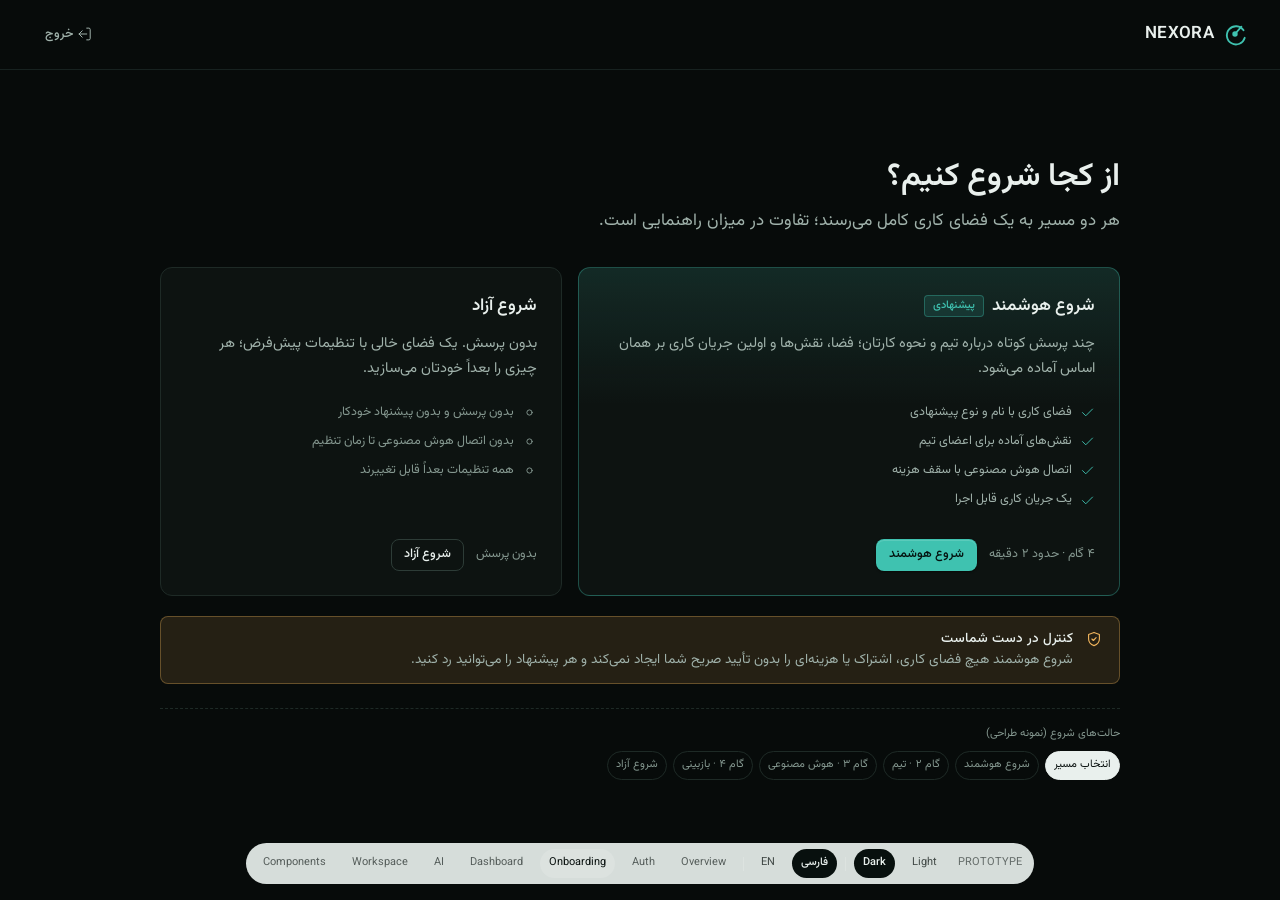
==== commit 41d1cd1d: "feat(design): close the seven Phase 01 gaps No redesign: every addition reuses an existing primitive" ====
--- a/design-preview/screens/onboarding.html
+++ b/design-preview/screens/onboarding.html
@@ -29,13 +29,13 @@
       </a>
 
       <div class="onb__steps" id="onb-steps" hidden>
-        <span class="onb__step" data-state="current"><span class="onb__step-num">۱</span><span data-t="onb.step1"></span></span>
+        <span class="onb__step" data-step="1" data-state="current"><span class="onb__step-num" data-num="1"></span><span data-t="onb.step1"></span></span>
         <span class="onb__step-sep"></span>
-        <span class="onb__step" data-state="next"><span class="onb__step-num">۲</span><span data-t="onb.step2"></span></span>
+        <span class="onb__step" data-step="2" data-state="next"><span class="onb__step-num" data-num="2"></span><span data-t="onb.step2"></span></span>
         <span class="onb__step-sep"></span>
-        <span class="onb__step" data-state="next"><span class="onb__step-num">۳</span><span data-t="onb.step3"></span></span>
+        <span class="onb__step" data-step="3" data-state="next"><span class="onb__step-num" data-num="3"></span><span data-t="onb.step3"></span></span>
         <span class="onb__step-sep"></span>
-        <span class="onb__step" data-state="next"><span class="onb__step-num">۴</span><span data-t="onb.step4"></span></span>
+        <span class="onb__step" data-step="4" data-state="next"><span class="onb__step-num" data-num="4"></span><span data-t="onb.step4"></span></span>
       </div>
 
       <button class="btn btn--quiet btn--sm onb__exit" type="button">
@@ -181,7 +181,277 @@
 
               <div class="cluster cluster-2" style="margin-block-start:var(--nx-space-6)">
                 <button class="btn btn--secondary" data-goto="choice" data-t="common.back"></button>
-                <button class="btn btn--primary" data-demo-toast="toast.saved" data-t="common.continue"></button>
+                <button class="btn btn--primary" data-goto="smart2" data-t="common.continue"></button>
+              </div>
+            </aside>
+          </div>
+        </section>
+
+        <!-- Smart Start · step 2 · team and access -->
+        <section class="onb-view" data-view="smart2" hidden>
+          <div class="onb__head">
+            <h1 class="t-h2 onb__title" data-t="onb.s2.title"></h1>
+            <p class="t-body" data-t="onb.s2.sub"></p>
+          </div>
+
+          <div class="onb-flow">
+            <form class="stack stack-5" onsubmit="return false">
+              <div class="field">
+                <label class="field__label" for="onb-invite" data-t="onb.s2.inviteLabel"></label>
+                <div class="cluster cluster-2" style="flex-wrap:nowrap">
+                  <input class="input" id="onb-invite" type="email" dir="ltr" style="flex:1"
+                         data-t-ph="onb.s2.invitePh" />
+                  <button class="btn btn--secondary" type="button" data-demo-toast="toast.invited" data-t="onb.s2.add"></button>
+                </div>
+                <p class="field__hint" data-t="onb.s2.inviteHint"></p>
+              </div>
+
+              <div class="field">
+                <span class="field__label" data-t="onb.s2.roleLabel"></span>
+                <div class="segmented" role="group" aria-label="Default role">
+                  <button type="button" aria-selected="true" data-t="onb.role.member"></button>
+                  <button type="button" aria-selected="false" data-t="onb.role.admin"></button>
+                  <button type="button" aria-selected="false" data-t="onb.role.guest"></button>
+                </div>
+                <p class="field__hint" data-t="onb.s2.roleNote"></p>
+              </div>
+
+              <div class="list list--flush">
+                <div class="list__row">
+                  <div class="list__main">
+                    <div class="list__title" data-t="onb.s2.link"></div>
+                    <div class="list__sub" data-t="onb.s2.linkSub"></div>
+                  </div>
+                  <label class="switch"><input type="checkbox" checked data-t-aria="onb.s2.link" /></label>
+                </div>
+                <div class="list__row">
+                  <div class="list__main">
+                    <div class="list__title" data-t="onb.s2.approve"></div>
+                    <div class="list__sub" data-t="onb.s2.approveSub"></div>
+                  </div>
+                  <label class="switch"><input type="checkbox" checked data-t-aria="onb.s2.approve" /></label>
+                </div>
+              </div>
+            </form>
+
+            <aside class="onb-summary">
+              <div class="rule-label"><span data-t="onb.s2.sum.title"></span></div>
+              <div class="onb-summary__item">
+                <span class="tile-ico tile-ico--primary"><svg class="icon" aria-hidden="true"><use href="#i-users"></use></svg></span>
+                <div>
+                  <div class="list__title" data-t="onb.s2.sum.1.title"></div>
+                  <div class="list__sub" data-t="onb.s2.sum.1.sub"></div>
+                </div>
+              </div>
+              <div class="onb-summary__item">
+                <span class="tile-ico"><svg class="icon" aria-hidden="true"><use href="#i-shield"></use></svg></span>
+                <div>
+                  <div class="list__title" data-t="onb.s2.sum.2.title"></div>
+                  <div class="list__sub" data-t="onb.s2.sum.2.sub"></div>
+                </div>
+              </div>
+              <div class="onb-summary__item">
+                <span class="tile-ico"><svg class="icon" aria-hidden="true"><use href="#i-link"></use></svg></span>
+                <div>
+                  <div class="list__title" data-t="onb.s2.sum.3.title"></div>
+                  <div class="list__sub" data-t="onb.s2.sum.3.sub"></div>
+                </div>
+              </div>
+
+              <div class="callout" style="margin-block-start:var(--nx-space-4)">
+                <svg class="icon" aria-hidden="true"><use href="#i-info"></use></svg>
+                <div data-t="onb.s2.note"></div>
+              </div>
+
+              <div class="cluster cluster-2" style="margin-block-start:var(--nx-space-6)">
+                <button class="btn btn--secondary" data-goto="smart" data-t="common.back"></button>
+                <button class="btn btn--primary" data-goto="smart3" data-t="common.continue"></button>
+              </div>
+            </aside>
+          </div>
+        </section>
+
+        <!-- Smart Start · step 3 · AI -->
+        <section class="onb-view" data-view="smart3" hidden>
+          <div class="onb__head">
+            <h1 class="t-h2 onb__title" data-t="onb.s3.title"></h1>
+            <p class="t-body" data-t="onb.s3.sub"></p>
+          </div>
+
+          <div class="onb-flow">
+            <form class="stack stack-5" onsubmit="return false">
+              <div class="prov-grid">
+                <div class="prov-option" role="button" tabindex="0" aria-pressed="true">
+                  <div class="prov-option__head">
+                    <span class="tile-ico tile-ico--primary"><svg class="icon" aria-hidden="true"><use href="#i-sparkle"></use></svg></span>
+                    <div class="grow">
+                      <div class="prov-option__title" data-t="onb.s3.central"></div>
+                      <div class="t-caption" data-t="onb.s3.centralSub"></div>
+                    </div>
+                  </div>
+                  <p class="t-caption" data-t="onb.s3.centralNote"></p>
+                </div>
+
+                <div class="prov-option" role="button" tabindex="0" aria-pressed="false">
+                  <div class="prov-option__head">
+                    <span class="tile-ico"><svg class="icon" aria-hidden="true"><use href="#i-key"></use></svg></span>
+                    <div class="grow">
+                      <div class="prov-option__title" data-t="onb.s3.personal"></div>
+                      <div class="t-caption" data-t="onb.s3.personalSub"></div>
+                    </div>
+                  </div>
+                  <p class="t-caption" data-t="onb.s3.personalNote"></p>
+                </div>
+              </div>
+
+              <div class="grid grid-2">
+                <div class="field">
+                  <label class="field__label" for="onb-model" data-t="onb.s3.model"></label>
+                  <select class="select" id="onb-model">
+                    <option selected data-t="onb.model.balanced"></option>
+                    <option data-t="onb.model.fast"></option>
+                    <option data-t="onb.model.deep"></option>
+                  </select>
+                </div>
+                <div class="field">
+                  <label class="field__label" for="onb-cap" data-t="onb.s3.cap"></label>
+                  <input class="input" id="onb-cap" type="text" inputmode="numeric" value="50" dir="ltr" />
+                  <p class="field__hint" data-t="onb.s3.capHint"></p>
+                </div>
+              </div>
+
+              <div class="field">
+                <label class="field__label" for="onb-retention" data-t="onb.s3.retention"></label>
+                <select class="select" id="onb-retention">
+                  <option data-t="onb.s3.ret.1"></option>
+                  <option selected data-t="onb.s3.ret.2"></option>
+                  <option data-t="onb.s3.ret.3"></option>
+                </select>
+                <p class="field__hint" data-t="onb.s3.retHint"></p>
+              </div>
+
+              <div class="list list--flush">
+                <div class="list__row">
+                  <div class="list__main">
+                    <div class="list__title" data-t="onb.s3.fail"></div>
+                    <div class="list__sub" data-t="onb.s3.failSub"></div>
+                  </div>
+                  <label class="switch"><input type="checkbox" checked data-t-aria="onb.s3.fail" /></label>
+                </div>
+              </div>
+            </form>
+
+            <aside class="onb-summary">
+              <div class="rule-label"><span data-t="onb.s3.sum.title"></span></div>
+              <div class="onb-summary__item">
+                <span class="tile-ico tile-ico--primary"><svg class="icon" aria-hidden="true"><use href="#i-sparkle"></use></svg></span>
+                <div>
+                  <div class="list__title" data-t="onb.s3.sum.1.title"></div>
+                  <div class="list__sub" data-t="onb.s3.sum.1.sub"></div>
+                </div>
+              </div>
+              <div class="onb-summary__item">
+                <span class="tile-ico"><svg class="icon" aria-hidden="true"><use href="#i-chart"></use></svg></span>
+                <div>
+                  <div class="list__title" data-t="onb.s3.sum.2.title"></div>
+                  <div class="list__sub" data-t="onb.s3.sum.2.sub"></div>
+                </div>
+              </div>
+              <div class="onb-summary__item">
+                <span class="tile-ico"><svg class="icon" aria-hidden="true"><use href="#i-lock"></use></svg></span>
+                <div>
+                  <div class="list__title" data-t="onb.s3.sum.3.title"></div>
+                  <div class="list__sub" data-t="onb.s3.sum.3.sub"></div>
+                </div>
+              </div>
+
+              <div class="callout" style="margin-block-start:var(--nx-space-4)">
+                <svg class="icon" aria-hidden="true"><use href="#i-info"></use></svg>
+                <div data-t="onb.s3.note"></div>
+              </div>
+
+              <div class="cluster cluster-2" style="margin-block-start:var(--nx-space-6)">
+                <button class="btn btn--secondary" data-goto="smart2" data-t="common.back"></button>
+                <button class="btn btn--primary" data-goto="smart4" data-t="common.continue"></button>
+              </div>
+            </aside>
+          </div>
+        </section>
+
+        <!-- Smart Start · step 4 · review and create -->
+        <section class="onb-view" data-view="smart4" hidden>
+          <div class="onb__head">
+            <h1 class="t-h2 onb__title" data-t="onb.s4.title"></h1>
+            <p class="t-body" data-t="onb.s4.sub"></p>
+          </div>
+
+          <div class="onb-flow">
+            <div class="stack stack-5">
+              <div class="list list--flush">
+                <div class="list__row">
+                  <div class="list__main">
+                    <div class="list__title" data-t="onb.s4.r1.title"></div>
+                    <div class="list__sub" data-t="onb.s4.r1.sub"></div>
+                  </div>
+                  <button class="btn btn--quiet btn--sm" data-goto="smart" data-t="common.edit"></button>
+                </div>
+                <div class="list__row">
+                  <div class="list__main">
+                    <div class="list__title" data-t="onb.s4.r2.title"></div>
+                    <div class="list__sub" data-t="onb.s4.r2.sub"></div>
+                  </div>
+                  <button class="btn btn--quiet btn--sm" data-goto="smart2" data-t="common.edit"></button>
+                </div>
+                <div class="list__row">
+                  <div class="list__main">
+                    <div class="list__title" data-t="onb.s4.r3.title"></div>
+                    <div class="list__sub" data-t="onb.s4.r3.sub"></div>
+                  </div>
+                  <button class="btn btn--quiet btn--sm" data-goto="smart3" data-t="common.edit"></button>
+                </div>
+              </div>
+
+              <div class="stack stack-3">
+                <label class="check">
+                  <input type="checkbox" checked />
+                  <span data-t="onb.s4.consent1"></span>
+                </label>
+                <label class="check">
+                  <input type="checkbox" checked />
+                  <span data-t="onb.s4.consent2"></span>
+                </label>
+                <label class="check">
+                  <input type="checkbox" />
+                  <span data-t="onb.s4.consent3"></span>
+                </label>
+              </div>
+            </div>
+
+            <aside class="onb-summary">
+              <div class="rule-label"><span data-t="onb.s4.sum.title"></span></div>
+              <div class="onb-summary__item">
+                <span class="tile-ico tile-ico--primary"><svg class="icon" aria-hidden="true"><use href="#i-check"></use></svg></span>
+                <div>
+                  <div class="list__title" data-t="onb.s4.sum.1.title"></div>
+                  <div class="list__sub" data-t="onb.s4.sum.1.sub"></div>
+                </div>
+              </div>
+              <div class="onb-summary__item">
+                <span class="tile-ico"><svg class="icon" aria-hidden="true"><use href="#i-clock"></use></svg></span>
+                <div>
+                  <div class="list__title" data-t="onb.s4.sum.2.title"></div>
+                  <div class="list__sub" data-t="onb.s4.sum.2.sub"></div>
+                </div>
+              </div>
+
+              <div class="callout" style="margin-block-start:var(--nx-space-4)">
+                <svg class="icon" aria-hidden="true"><use href="#i-info"></use></svg>
+                <div data-t="onb.s4.note"></div>
+              </div>
+
+              <div class="cluster cluster-2" style="margin-block-start:var(--nx-space-6)">
+                <button class="btn btn--secondary" data-goto="smart3" data-t="common.back"></button>
+                <button class="btn btn--primary" data-demo-toast="toast.saved" data-t="onb.s4.create"></button>
               </div>
             </aside>
           </div>
@@ -225,6 +495,9 @@
           <span class="state-switch__label" data-t="onb.states"></span>
           <button data-goto="choice" aria-pressed="true" data-t="onb.state.choice"></button>
           <button data-goto="smart" aria-pressed="false" data-t="onb.state.smart"></button>
+          <button data-goto="smart2" aria-pressed="false" data-t="onb.state.s2"></button>
+          <button data-goto="smart3" aria-pressed="false" data-t="onb.state.s3"></button>
+          <button data-goto="smart4" aria-pressed="false" data-t="onb.state.s4"></button>
           <button data-goto="free" aria-pressed="false" data-t="onb.state.free"></button>
         </div>
       </div>
@@ -250,7 +523,16 @@
       document.querySelectorAll('.state-switch button').forEach(function (b) {
         b.setAttribute('aria-pressed', String(b.getAttribute('data-goto') === name));
       });
-      document.getElementById('onb-steps').hidden = name !== 'smart';
+
+      /* The step marker is derived from the view, so it can never disagree
+         with the screen it labels. */
+      var step = name === 'smart' ? 1 : name === 'smart2' ? 2 : name === 'smart3' ? 3 : name === 'smart4' ? 4 : 0;
+      document.getElementById('onb-steps').hidden = step === 0;
+      document.querySelectorAll('.onb__step').forEach(function (s) {
+        var n = Number(s.getAttribute('data-step'));
+        s.setAttribute('data-state', n < step ? 'done' : n === step ? 'current' : 'next');
+      });
+
       window.scrollTo({ top: 0 });
     }
     document.querySelectorAll('[data-goto]').forEach(function (b) {
--- a/design-preview/assets/base.css
+++ b/design-preview/assets/base.css
@@ -455,3 +455,7 @@
 
 /* Buttons inside a vertical stack keep their intrinsic width. */
 .stack > .btn { align-self: flex-start; }
+
+/* The prototype bar floats over the bottom of the page. Scrolling content
+   clears it, so the last control on a page is never underneath it. */
+.content:not(.content--flush) { padding-block-end: calc(var(--nx-space-10) + 40px); }
--- a/design-preview/assets/components.css
+++ b/design-preview/assets/components.css
@@ -999,6 +999,9 @@
 }
 [dir="rtl"] .drawer { transform: translateX(-100%); }
 .drawer[data-open="true"] { transform: none; visibility: visible; }
+/* The prototype bar is a review affordance, not product chrome. An open
+   drawer must be able to cover it, or its footer button becomes unreachable. */
+.drawer[data-open="true"] { z-index: calc(var(--nx-z-toast) + 1); }
 
 /* Dropdown menu */
 .menu {
@@ -1134,6 +1137,8 @@
   padding: var(--nx-space-7) var(--nx-space-5);
   text-align: start;
 }
+.empty--center { align-items: center; text-align: center; }
+.empty--center .cluster { justify-content: center; }
 .empty__mark {
   display: inline-flex;
   align-items: center;
@@ -1271,6 +1276,8 @@
 .composer__input {
   width: 100%;
   min-height: 52px;
+  max-height: 168px;
+  overflow-y: auto;
   padding: var(--nx-space-3) var(--nx-space-4);
   border: 0;
   background: none;
@@ -1565,3 +1572,15 @@
 
 /* A trailing action column should hug its content, not absorb slack. */
 .table .table__col-actions { width: 1%; }
+
+/* ---------- Notification rows --------------------------------------- */
+/* Unread is louder and carries a signal dot; read is quieter and loses it.
+   The distinction survives a theme change because it is weight + colour,
+   not a background tint. */
+.notif__row[data-unread="true"] .list__title {
+  font-weight: var(--nx-weight-semibold);
+  color: var(--nx-text-1);
+}
+.notif__row[data-unread="false"] .list__title { color: var(--nx-text-2); }
+.notif__row[data-unread="false"] .notif__dot { visibility: hidden; }
+.notif__row:hover { background: var(--nx-surface-2); }
--- a/design-preview/assets/layouts.css
+++ b/design-preview/assets/layouts.css
@@ -513,6 +513,18 @@
 .prov-option__head { display: flex; align-items: center; gap: var(--nx-space-3); }
 .prov-option__title { font-size: var(--nx-text-sm); font-weight: var(--nx-weight-semibold); color: var(--nx-text-1); }
 
+/* Drawer triggers. Each one appears only at the width where its column
+   disappears, so the content is never unreachable. */
+.ai__trigger { display: none; }
+
+@media (max-width: 1240px) {
+  .ai__trigger--ctx { display: inline-flex; }
+}
+@media (max-width: 900px) {
+  .ai__trigger--sessions { display: inline-flex; }
+  .ai__trigger--model { display: none; }
+}
+
 @media (max-width: 1240px) {
   .ai { grid-template-columns: 244px minmax(0, 1fr); }
   .ai__col--ctx { display: none; }
@@ -579,8 +591,11 @@
 .matrix tbody tr:hover td { background: var(--nx-surface-2); }
 .matrix .yes { color: var(--nx-primary); display: inline-flex; }
 .matrix .no { color: var(--nx-text-3); opacity: .5; }
+.matrix .no--note { opacity: 1; font-size: var(--nx-text-3xs); }
 .matrix .partial { color: var(--nx-warning); font-size: var(--nx-text-3xs); }
 .matrix .icon { width: 15px; height: 15px; }
+.matrix__notes { display: flex; flex-direction: column; gap: 6px; padding-inline: var(--nx-space-5); }
+.matrix__notes p { margin: 0; color: var(--nx-text-3); font-size: var(--nx-text-2xs); line-height: 1.7; }
 
 .invite-methods { display: grid; grid-template-columns: repeat(3, minmax(0, 1fr)); gap: var(--nx-space-3); }
 .invite-method {
@@ -820,3 +835,44 @@
 
 /* Usage meter reads as an annotation of the figure above it. */
 .panel__body > .meter { margin-block: 2px var(--nx-space-1); }
+
+/* ---------- Prototype state strip and error cards ------------------- */
+
+/* Sits inside the scrolling thread so a reviewer can switch states without
+   leaving the screen; sticky so it never scrolls out of reach. */
+.thread-states {
+  position: sticky;
+  inset-block-start: 0;
+  z-index: 2;
+  margin-block: 0 var(--nx-space-5);
+  padding-block-end: var(--nx-space-3);
+  background: var(--nx-bg);
+}
+
+.state-card {
+  display: flex;
+  flex-direction: column;
+  gap: var(--nx-space-3);
+  padding: var(--nx-space-5);
+  border: 1px solid var(--nx-border);
+  border-radius: var(--nx-radius-lg);
+  background: var(--nx-surface);
+}
+.state-card--err { border-color: var(--nx-error-border); background: var(--nx-error-soft); }
+.state-card--warn { border-color: var(--nx-warning-border); background: var(--nx-warning-soft); }
+.state-card .t-h3 { margin: 0; }
+.state-card .t-body { margin: 0; color: var(--nx-text-2); }
+.state-card .cluster { margin-block-start: var(--nx-space-1); }
+.state-card__list {
+  margin: 0;
+  padding: 0;
+  list-style: none;
+  display: flex;
+  flex-direction: column;
+  gap: 6px;
+  font-size: var(--nx-text-2xs);
+  color: var(--nx-text-2);
+}
+.state-card__list li { display: flex; align-items: center; gap: 8px; }
+
+.ai__list-empty { padding: var(--nx-space-5) var(--nx-space-4); }
